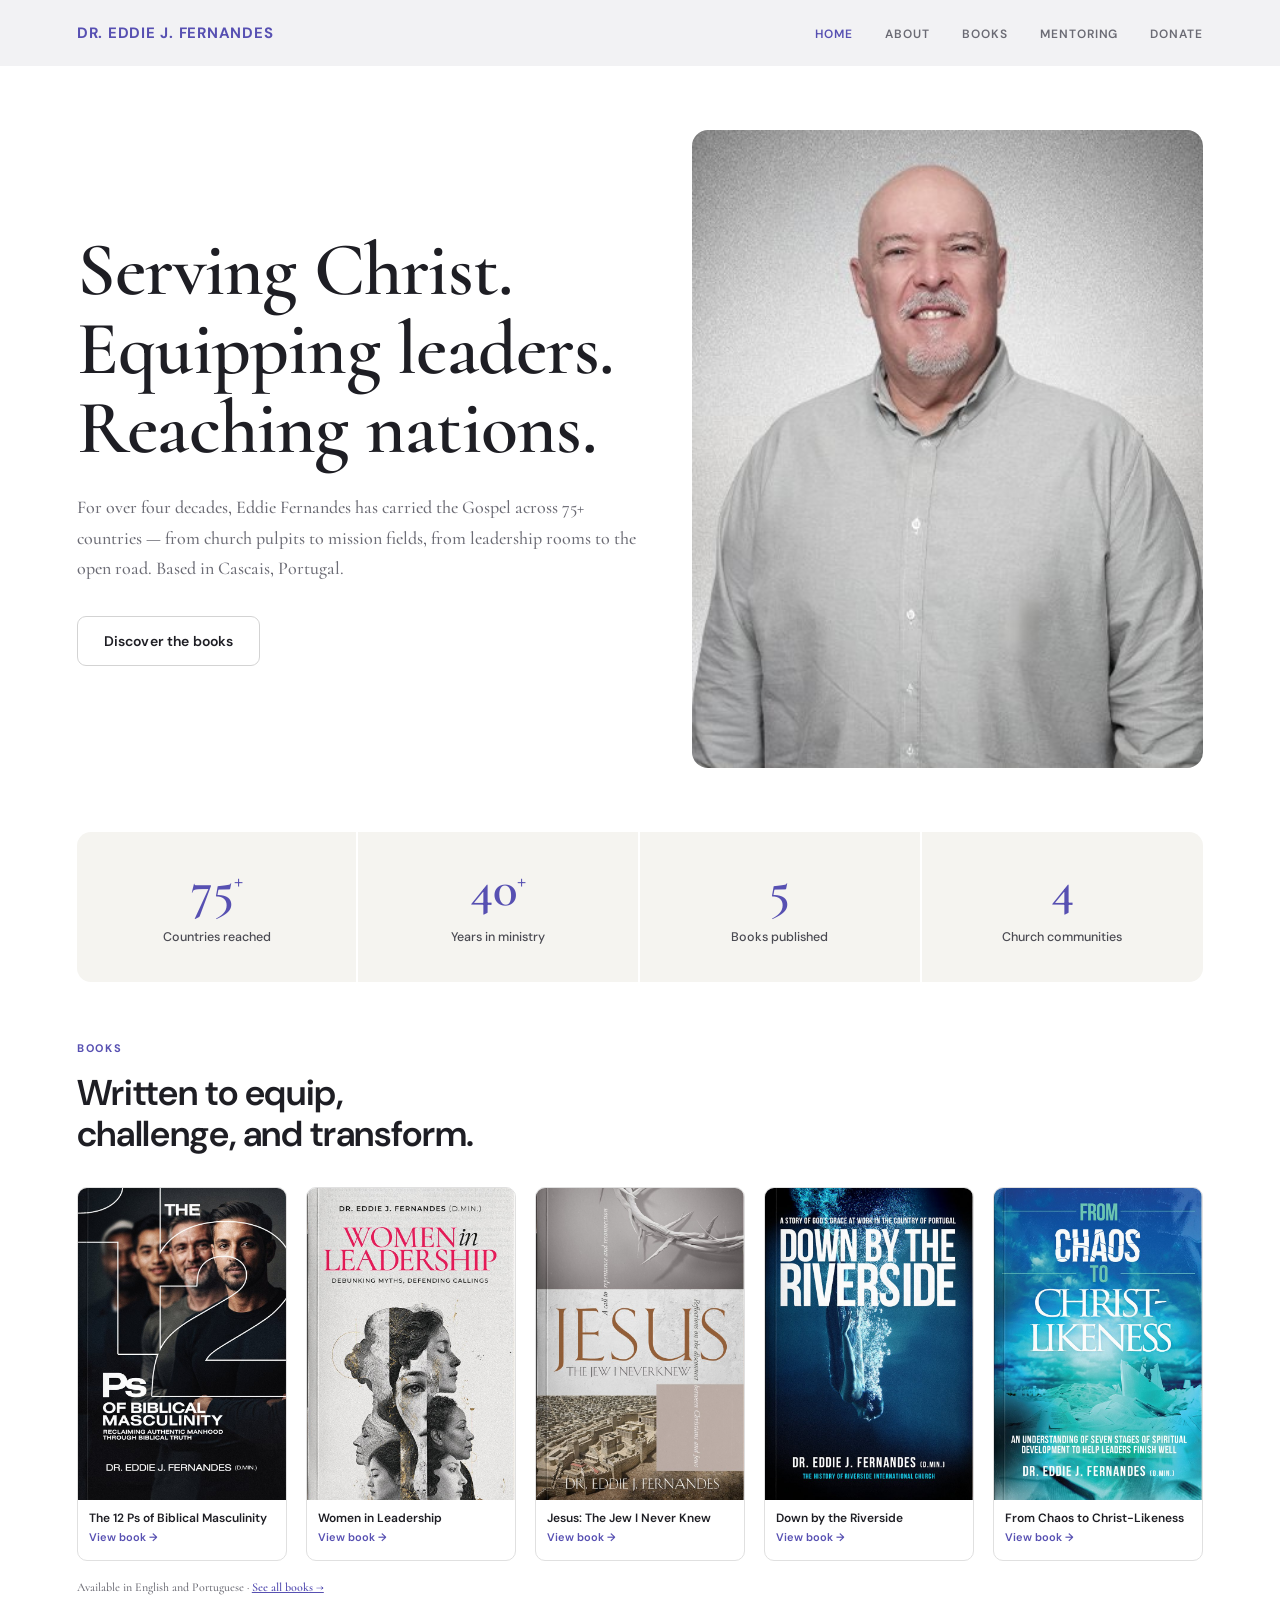
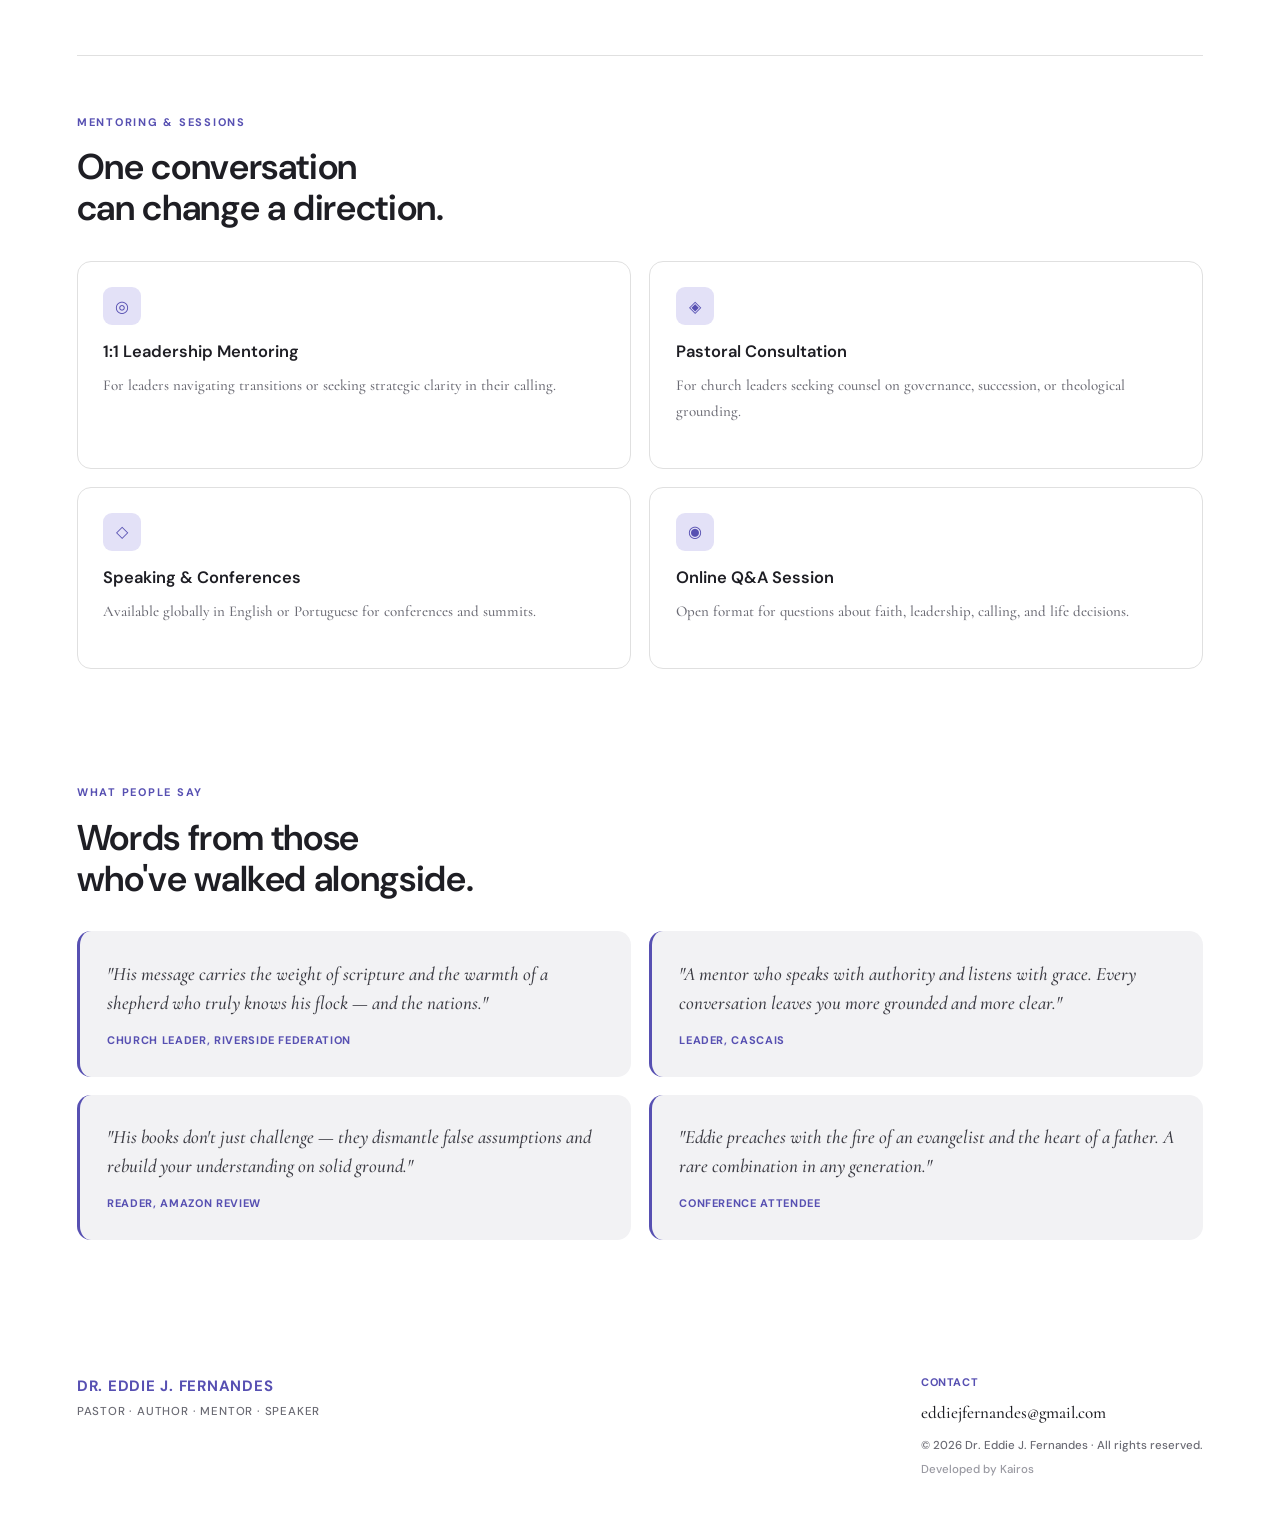
==== index.html @ 36de9d64 "Remove hero session CTA, mentoring card buttons, and speaking section from homepage Co-Authored-By: " ====
<!DOCTYPE html>
<html lang="en">
<head>
<meta charset="UTF-8">
<meta name="viewport" content="width=device-width, initial-scale=1.0">
<title>Dr. Eddie J. Fernandes — Pastor, Author, Mentor & Speaker</title>
<meta name="description" content="Pastor, author, mentor and speaker based in Cascais, Portugal. Four decades of global ministry across 75+ countries.">
<link rel="preload" as="image" href="assets/img/eddie.png">
<link rel="icon" type="image/svg+xml" href="assets/favicon.svg">
<link rel="preconnect" href="https://fonts.googleapis.com"><link rel="preconnect" href="https://fonts.gstatic.com" crossorigin><link href="https://fonts.googleapis.com/css2?family=Cormorant:ital,wght@0,400;0,500;0,600;0,700;1,500&family=DM+Sans:wght@400;500;600;700&display=swap" rel="stylesheet">
<link rel="stylesheet" href="assets/style.css">
</head>
<body>
<div class="site">
  <nav>
    <a class="nav-name" href="index.html">Dr. Eddie J. Fernandes</a>
    <ul class="nav-links">
      <li><a href="index.html" class="active">Home</a></li>
      <li><a href="about.html">About</a></li>
      <li><a href="books.html">Books</a></li>
      <li><a href="mentoring.html">Mentoring</a></li>
      <li><a href="donate.html">Donate</a></li>
    </ul>
    <button class="nav-toggle" aria-label="Open menu" aria-expanded="false"><span></span><span></span><span></span></button>
  </nav>

  <!-- HERO -->
  <section class="hero">
    <div>
      <h1>Serving Christ.<br>Equipping leaders.<br>Reaching nations.</h1>
      <p class="hero-sub">For over four decades, Eddie Fernandes has carried the Gospel across 75+ countries — from church pulpits to mission fields, from leadership rooms to the open road. Based in Cascais, Portugal.</p>
      <div class="btns">
        <a class="btn-outline" href="books.html">Discover the books</a>
      </div>
    </div>
    <div class="hero-img"><img src="assets/img/eddie.png" alt="Dr. Eddie J. Fernandes"></div>
  </section>

  <!-- STATS -->
  <div class="stats">
    <div class="stat"><span class="stat-num">75<sup>+</sup></span><span class="stat-label">Countries reached</span></div>
    <div class="stat"><span class="stat-num">40<sup>+</sup></span><span class="stat-label">Years in ministry</span></div>
    <div class="stat"><span class="stat-num">5</span><span class="stat-label">Books published</span></div>
    <div class="stat"><span class="stat-num">4</span><span class="stat-label">Church communities</span></div>
  </div>

  <!-- BOOKS PREVIEW -->
  <section class="section">
    <span class="section-tag">Books</span>
    <h2>Written to equip,<br>challenge, and transform.</h2>
    <div class="books-grid">
      <a class="book-card" href="book-12ps.html">
        <div class="book-cover"><img src="assets/img/12ps.jpg" alt="The 12 Ps of Biblical Masculinity"></div>
        <div class="book-info"><div class="book-title">The 12 Ps of Biblical Masculinity</div><div class="book-buy">View book →</div></div>
      </a>
      <a class="book-card" href="book-women.html">
        <div class="book-cover"><img src="assets/img/women.jpg" alt="Women in Leadership"></div>
        <div class="book-info"><div class="book-title">Women in Leadership</div><div class="book-buy">View book →</div></div>
      </a>
      <a class="book-card" href="book-jesus.html">
        <div class="book-cover"><img src="assets/img/jesus.jpg" alt="Jesus: The Jew I Never Knew"></div>
        <div class="book-info"><div class="book-title">Jesus: The Jew I Never Knew</div><div class="book-buy">View book →</div></div>
      </a>
      <a class="book-card" href="book-down.html">
        <div class="book-cover"><img src="assets/img/down.jpg" alt="Down by the Riverside"></div>
        <div class="book-info"><div class="book-title">Down by the Riverside</div><div class="book-buy">View book →</div></div>
      </a>
      <a class="book-card" href="book-chaos.html">
        <div class="book-cover"><img src="assets/img/chaos.jpg" alt="From Chaos to Christ-Likeness"></div>
        <div class="book-info"><div class="book-title">From Chaos to Christ-Likeness</div><div class="book-buy">View book →</div></div>
      </a>
    </div>
    <p style="margin-top:1rem;font-size:12px">Available in English and Portuguese · <a href="books.html" style="color:var(--pulse);font-weight:600">See all books →</a></p>
  </section>

  <div class="divider"></div>

  <!-- MENTORING PREVIEW -->
  <section class="section">
    <span class="section-tag">Mentoring &amp; Sessions</span>
    <h2>One conversation<br>can change a direction.</h2>
    <div class="mentoring-grid">
      <div class="m-card"><div class="m-icon">◎</div><h3>1:1 Leadership Mentoring</h3><p>For leaders navigating transitions or seeking strategic clarity in their calling.</p></div>
      <div class="m-card"><div class="m-icon">◈</div><h3>Pastoral Consultation</h3><p>For church leaders seeking counsel on governance, succession, or theological grounding.</p></div>
      <div class="m-card"><div class="m-icon">◇</div><h3>Speaking &amp; Conferences</h3><p>Available globally in English or Portuguese for conferences and summits.</p></div>
      <div class="m-card"><div class="m-icon">◉</div><h3>Online Q&amp;A Session</h3><p>Open format for questions about faith, leadership, calling, and life decisions.</p></div>
    </div>
  </section>

  <!-- TESTIMONIALS -->
  <section class="section">
    <span class="section-tag">What people say</span>
    <h2>Words from those<br>who've walked alongside.</h2>
    <div class="test-grid">
      <div class="test-card"><blockquote>"His message carries the weight of scripture and the warmth of a shepherd who truly knows his flock — and the nations."</blockquote><cite>Church leader, Riverside Federation</cite></div>
      <div class="test-card"><blockquote>"A mentor who speaks with authority and listens with grace. Every conversation leaves you more grounded and more clear."</blockquote><cite>Leader, Cascais</cite></div>
      <div class="test-card"><blockquote>"His books don't just challenge — they dismantle false assumptions and rebuild your understanding on solid ground."</blockquote><cite>Reader, Amazon review</cite></div>
      <div class="test-card"><blockquote>"Eddie preaches with the fire of an evangelist and the heart of a father. A rare combination in any generation."</blockquote><cite>Conference attendee</cite></div>
    </div>
  </section>

  <footer>
    <div>
      <div class="footer-name">Dr. Eddie J. Fernandes</div>
      <div class="footer-role">Pastor · Author · Mentor · Speaker</div>
      <!-- socials hidden until accounts are ready -->
    </div>
    <div>
      <div class="footer-contact-label">Contact</div>
      <div class="footer-email">eddiejfernandes@gmail.com</div>
      <div class="footer-copy">© 2026 Dr. Eddie J. Fernandes · All rights reserved.</div>
      <div class="footer-creative">Developed by <a href="https://kairos-sell.vercel.app/" target="_blank" rel="noopener">Kairos</a></div>
    </div>
  </footer>
</div>
<script src="assets/app.js"></script>
</body>
</html>
---- assets/style.css ----
:root{
  --core:#1E1E24; --core-2:#3A3A42; --core-3:#6B6B74; --core-4:#D9D9DE;
  --pulse:#5750B2; --pulse-2:#766FCA; --pulse-3:#AAA6E4; --pulse-4:#E3E1F7;
  --mist:#D3D3D3; --mist-2:#E0E0E0; --mist-3:#F2F2F4; --white:#FFFFFF;
  --stone:#F5F4F0;
  --sans:'DM Sans',-apple-system,BlinkMacSystemFont,'Segoe UI',sans-serif;
  --serif:'Cormorant','Georgia',serif;
  --gutter:clamp(1.5rem,6vw,8rem);
  --maxw:1700px;
}
*{box-sizing:border-box;margin:0;padding:0}
html{scroll-behavior:smooth}
body{font-family:var(--serif);font-size:18px;font-weight:500;line-height:1.6;background:var(--white);color:var(--core-2);-webkit-font-smoothing:antialiased}
img{max-width:100%}
.site{max-width:var(--maxw);margin:0 auto;width:100%}

/* Sans for titles, nav, buttons, labels, UI */
nav,.nav-name,.nav-links a,h2,h3,.section-tag,.btn-primary,.btn-outline,.btn-purple,.btn-donate,.amt-btn,
.stat-label,.test-card cite,.f-label,.faq-q,.book-title,.book-buy,.m-card h3,.m-icon,
.footer-name,.footer-role,.footer-contact-label,.footer-creative,.footer-socials,
.back-btn,.f-field input,.f-field select,.f-field textarea{font-family:var(--sans)}

/* NAV */
nav{display:flex;align-items:center;justify-content:space-between;padding:1.15rem var(--gutter);background:var(--mist-3);position:sticky;top:0;z-index:100;box-shadow:0 0 0 100vmax var(--mist-3);clip-path:inset(0 -100vw)}
.nav-name{font-size:15px;font-weight:700;letter-spacing:.05em;text-transform:uppercase;color:var(--pulse);text-decoration:none}
.nav-links{display:flex;gap:2rem;list-style:none;margin:0;padding:0}
.nav-links a{font-size:12px;font-weight:600;letter-spacing:.08em;text-transform:uppercase;color:var(--core-3);text-decoration:none}
.nav-links a:hover{color:var(--pulse)}
.nav-links a.active{color:var(--pulse);font-weight:600}

/* HERO */
.hero{display:grid;grid-template-columns:1.05fr .95fr;gap:clamp(2rem,4vw,4.5rem);align-items:center;padding:clamp(2.5rem,5vw,5.5rem) var(--gutter)}
.hero-tag{font-family:var(--sans);font-size:11px;font-weight:700;letter-spacing:.16em;text-transform:uppercase;color:var(--pulse);display:block;margin-bottom:1.3rem}
.hero h1{font-family:var(--serif);font-size:clamp(42px,6vw,76px);font-weight:600;line-height:1.04;letter-spacing:-.01em;margin-bottom:1.5rem;color:var(--core)}
.hero-sub{font-family:var(--serif);font-size:clamp(18px,1.4vw,22px);font-weight:500;line-height:1.7;color:var(--core-3);margin-bottom:2rem;max-width:36rem}
.hero-img{border-radius:16px;overflow:hidden;aspect-ratio:4/5}
.hero-img img{width:100%;height:100%;object-fit:cover}
.btns{display:flex;gap:14px;flex-wrap:wrap}

/* BUTTONS */
.btn-primary,.btn-outline,.btn-purple,.btn-donate{font-size:14px;font-weight:600;border-radius:9px;padding:13px 26px;display:inline-block;text-decoration:none;cursor:pointer;letter-spacing:.01em}
.btn-primary{background:var(--pulse);color:var(--white);border:none}
.btn-primary:hover{background:var(--pulse-2)}
.btn-outline{background:transparent;color:var(--core);border:1px solid var(--mist)}
.btn-outline:hover{border-color:var(--pulse);color:var(--pulse)}
.btn-purple{background:var(--pulse);color:var(--white);white-space:nowrap}
.btn-purple:hover{background:var(--pulse-2)}

/* STATS — light accessible panel (per stats_acessivel.html) */
.stats{display:grid;grid-template-columns:repeat(4,1fr);margin:0 var(--gutter);background:var(--stone);border-radius:14px;overflow:hidden}
.stat{padding:2rem 1rem;text-align:center;border-right:2px solid var(--white)}
.stat:last-child{border-right:none}
.stat-num{font-family:var(--serif);font-weight:600;font-size:clamp(40px,4vw,52px);line-height:1;display:block;margin-bottom:6px;color:var(--pulse)}
.stat-num sup{font-size:.45em;vertical-align:super;line-height:0;color:var(--pulse)}
.stat-label{font-size:12.5px;font-weight:500;color:#4A4A52;line-height:1.4}

.divider{height:1px;background:var(--mist-2);margin:0 var(--gutter)}

/* SECTIONS */
.section{padding:clamp(2.75rem,4.5vw,5rem) var(--gutter)}
.section-tag{font-size:11px;font-weight:700;letter-spacing:.16em;text-transform:uppercase;color:var(--pulse);display:block;margin-bottom:1rem}
h2{font-size:clamp(26px,2.8vw,38px);font-weight:600;line-height:1.14;letter-spacing:-.01em;margin-bottom:1rem;color:var(--core)}
h3{font-size:16px;font-weight:600;margin-bottom:.5rem;color:var(--core)}
p{font-family:var(--serif);font-size:18px;line-height:1.7;color:var(--core-3)}
.section>p{max-width:42rem}

/* ABOUT */
.about-grid{display:grid;grid-template-columns:1fr 1.4fr;gap:clamp(2rem,4vw,4rem);align-items:start}
.about-img{border-radius:14px;overflow:hidden}
.about-img img{width:100%;height:auto;display:block}
.about-grid p{color:var(--core-2);font-size:19px;line-height:1.75;max-width:42rem}

/* BOOKS */
.books-grid{display:grid;grid-template-columns:repeat(5,1fr);gap:clamp(12px,1.5vw,22px);margin-top:2rem}
.book-card{border-radius:10px;overflow:hidden;border:1px solid var(--mist-2);cursor:pointer;transition:transform .2s,box-shadow .2s;text-decoration:none;display:block;background:var(--white)}
.book-card:hover{transform:translateY(-4px);box-shadow:0 10px 28px rgba(0,0,0,.13)}
.book-card.soon{cursor:default}
.book-card.soon:hover{transform:none;box-shadow:none}
.book-cover{aspect-ratio:2/3;overflow:hidden;background:var(--mist-3)}
.book-cover img{width:100%;height:100%;object-fit:cover}
.book-info{padding:11px 11px 13px}
.book-title{font-size:12px;font-weight:600;color:var(--core);line-height:1.3;margin-bottom:3px}
.book-buy{font-size:11px;color:var(--pulse);font-weight:600}
.book-buy.muted{color:var(--core-3)}

/* MENTORING */
.mentoring-grid{display:grid;grid-template-columns:1fr 1fr;gap:18px;margin-top:2rem}
.m-card{border:1px solid var(--mist-2);border-radius:14px;padding:1.6rem;background:var(--white)}
.m-icon{width:38px;height:38px;background:var(--pulse-4);border-radius:9px;display:flex;align-items:center;justify-content:center;margin-bottom:.85rem;color:var(--pulse);font-size:16px}
.m-card h3{font-size:16.5px}
.m-card p{font-size:15px;margin-bottom:1.1rem}

/* CTA BLOCK */
.cta-block{background:var(--core);border-radius:16px;padding:clamp(2rem,3vw,3rem) clamp(2rem,3.5vw,3.5rem);display:grid;grid-template-columns:1fr auto;gap:2rem;align-items:center;margin:0 var(--gutter)}
.cta-block h2{color:var(--white);font-size:clamp(22px,2.2vw,28px);margin-bottom:.5rem}
.cta-block p{color:var(--core-4);font-size:15px}

/* VIDEO */
.video-box{background:var(--mist-3);border-radius:16px;aspect-ratio:16/9;display:flex;align-items:center;justify-content:center;border:1px solid var(--mist-2);margin-top:2rem;overflow:hidden;max-width:1100px}
.video-placeholder{text-align:center;color:var(--core-3)}
.video-placeholder .play{width:64px;height:64px;background:var(--pulse);border-radius:50%;display:flex;align-items:center;justify-content:center;margin:0 auto 14px;color:#fff;font-size:22px}

/* TESTIMONIALS */
.test-grid{display:grid;grid-template-columns:1fr 1fr;gap:18px;margin-top:2rem}
.test-card{background:var(--mist-3);border-radius:14px;padding:1.7rem;border-left:3px solid var(--pulse)}
.test-card blockquote{font-family:var(--serif);font-size:19px;line-height:1.55;font-style:italic;color:var(--core-2)}
.test-card cite{display:block;margin-top:.9rem;font-size:11px;font-weight:700;color:var(--pulse);font-style:normal;letter-spacing:.06em;text-transform:uppercase}

/* DONATE */
.donate-box{background:linear-gradient(135deg,var(--pulse) 0%,var(--core) 100%);border-radius:18px;padding:clamp(2.25rem,4vw,3.5rem);color:#fff;text-align:center}
.donate-box h2{color:#fff;font-size:clamp(22px,2.2vw,28px);margin-bottom:.75rem}
.donate-box p{color:rgba(255,255,255,.78);font-size:16px;max-width:520px;margin:0 auto 1.75rem}
.donate-amts{display:flex;gap:10px;justify-content:center;flex-wrap:wrap;margin-bottom:1.5rem}
.amt-btn{padding:10px 22px;border:1.5px solid rgba(255,255,255,.5);border-radius:9px;color:#fff;font-size:14px;font-weight:600;cursor:pointer;background:transparent}
.amt-btn:hover,.amt-btn.active{background:#fff;color:var(--pulse)}
.btn-donate{background:rgba(255,255,255,.28);color:#fff;cursor:not-allowed;border:1px solid rgba(255,255,255,.45)}

/* FAQ */
.faq-item{border-bottom:1px solid var(--mist-2);padding:1.25rem 0;cursor:pointer}
.faq-q{font-size:16px;font-weight:600;color:var(--core);display:flex;justify-content:space-between;align-items:center;gap:1rem}
.faq-a{font-family:var(--serif);font-size:16.5px;color:var(--core-3);line-height:1.7;margin-top:.85rem;display:none}
.faq-item.open .faq-a{display:block}
.faq-item.open .faq-arrow{transform:rotate(180deg)}
.faq-arrow{transition:transform .2s;color:var(--pulse)}

/* FORM */
.form-box{background:var(--mist-3);border-radius:14px;padding:clamp(1.5rem,2.5vw,2.5rem);border:1px solid var(--mist-2);max-width:760px}
.form-grid{display:grid;grid-template-columns:1fr 1fr;gap:13px;margin-top:1.4rem}
.f-field{display:flex;flex-direction:column;gap:6px}
.f-full{grid-column:1/-1}
.f-label{font-size:11px;font-weight:700;color:var(--core-2);letter-spacing:.05em;text-transform:uppercase}
.f-field input,.f-field select,.f-field textarea{font-size:14px;padding:11px 13px;border:1px solid var(--mist-2);border-radius:9px;background:var(--white);color:var(--core);width:100%}
.f-field textarea{min-height:130px;resize:vertical}
.f-field input:focus,.f-field select:focus,.f-field textarea:focus{outline:none;border-color:var(--pulse)}

/* BOOK DETAIL */
.book-detail{padding:clamp(2rem,4vw,4rem) var(--gutter);max-width:1100px;margin:0 auto}
.book-detail-grid{display:grid;grid-template-columns:260px 1fr;gap:clamp(2rem,4vw,3.5rem);align-items:start}
.book-detail-cover{border-radius:12px;overflow:hidden;box-shadow:0 14px 44px rgba(0,0,0,.2)}
.book-detail-cover img{width:100%;display:block}
.concept-text{font-family:var(--serif);font-size:18px;line-height:1.85;color:var(--core-2);white-space:pre-line;max-width:48rem}
.back-btn{display:inline-flex;align-items:center;gap:6px;font-size:13px;font-weight:600;color:var(--pulse);text-decoration:none;margin-bottom:1.5rem}

/* FOOTER */
footer{margin-top:2rem;padding:clamp(2.5rem,3.5vw,3.5rem) var(--gutter);display:grid;grid-template-columns:1fr auto;gap:2rem}
.footer-name{font-size:15px;font-weight:700;color:var(--pulse);text-transform:uppercase;letter-spacing:.05em;margin-bottom:.3rem}
.footer-role{font-size:11.5px;color:var(--core-3);margin-bottom:.9rem;letter-spacing:.07em;text-transform:uppercase}
.footer-contact-label{font-size:11px;font-weight:700;letter-spacing:.05em;text-transform:uppercase;color:var(--pulse);margin-bottom:.45rem}
.footer-email{font-family:var(--serif);font-size:17px;color:var(--core);margin-bottom:.7rem}
.footer-copy{font-size:11.5px;color:var(--core-3);margin-bottom:.35rem;font-family:var(--sans)}
.footer-creative{font-size:11.5px;color:#9A9AA2;font-weight:500}
.footer-creative a{color:#9A9AA2;text-decoration:none}
.footer-creative a:hover{text-decoration:underline}

/* RESPONSIVE */
@media(max-width:1024px){
  .books-grid{grid-template-columns:repeat(3,1fr)}
}
@media(max-width:760px){
  .hero{grid-template-columns:1fr;gap:1.75rem}
  .hero-img{order:-1;max-width:340px;margin:0 auto}
  .stats{grid-template-columns:repeat(2,1fr)}
  .stat:nth-child(2){border-right:none}
  .stat:nth-child(1),.stat:nth-child(2){border-bottom:2px solid var(--white)}
  .about-grid{grid-template-columns:1fr;gap:1.5rem}
  .about-img{max-width:360px}
  .mentoring-grid,.test-grid{grid-template-columns:1fr}
  .cta-block{grid-template-columns:1fr;text-align:left}
  .form-grid{grid-template-columns:1fr}
  .book-detail-grid{grid-template-columns:1fr;gap:1.5rem}
  .book-detail-cover{max-width:220px}
  footer{grid-template-columns:1fr}
}
@media(max-width:560px){
  .books-grid{grid-template-columns:repeat(2,1fr)}
}

/* ===== Hamburger button (hidden until mobile) ===== */
.nav-toggle{display:none;background:none;border:0;cursor:pointer;width:38px;height:34px;padding:8px;margin:-2px}
.nav-toggle span{display:block;width:100%;height:2.5px;border-radius:3px;background:var(--pulse);transition:transform .3s ease,opacity .2s ease}
.nav-toggle span + span{margin-top:5px}

/* ===== Micro-interactions ===== */
.btn-primary,.btn-outline,.btn-purple,.amt-btn{transition:background .2s ease,color .2s ease,border-color .2s ease,transform .15s ease,box-shadow .2s ease}
.btn-primary:hover,.btn-purple:hover{transform:translateY(-1px);box-shadow:0 7px 18px rgba(87,80,178,.28)}
.btn-outline:hover{transform:translateY(-1px)}
.amt-btn:hover{transform:translateY(-1px)}
.m-card{transition:transform .22s ease,box-shadow .22s ease,border-color .22s ease}
.m-card:hover{transform:translateY(-3px);box-shadow:0 10px 24px rgba(0,0,0,.08);border-color:var(--pulse-3)}
.test-card{transition:transform .22s ease,box-shadow .22s ease}
.test-card:hover{transform:translateY(-2px);box-shadow:0 10px 22px rgba(0,0,0,.06)}
.book-detail-cover{transition:transform .3s ease}
.book-detail-cover:hover{transform:translateY(-3px)}
.faq-item.open .faq-a{animation:faqIn .28s ease}
@keyframes faqIn{from{opacity:0;transform:translateY(-5px)}to{opacity:1;transform:none}}

/* ===== Hero entrance ===== */
@keyframes heroIn{from{opacity:0;transform:translateY(16px)}to{opacity:1;transform:none}}
.hero-tag{animation:heroIn .55s ease both}
.hero h1{animation:heroIn .55s ease .07s both}
.hero-sub{animation:heroIn .55s ease .14s both}
.btns{animation:heroIn .55s ease .21s both}
.hero-img{animation:heroIn .65s ease .1s both}

/* ===== Scroll reveal (added by JS) ===== */
.js-reveal .section,.js-reveal .stats{opacity:0;transform:translateY(22px);transition:opacity .6s ease,transform .6s ease}
.js-reveal .section.in,.js-reveal .stats.in{opacity:1;transform:none}

@media(prefers-reduced-motion:reduce){
  *{animation-duration:.001ms!important;animation-iteration-count:1!important;transition-duration:.001ms!important;scroll-behavior:auto!important}
  .js-reveal .section,.js-reveal .stats{opacity:1!important;transform:none!important}
}

/* ===== Hamburger nav (<=640px) ===== */
@media(max-width:640px){
  nav{position:relative;flex-wrap:nowrap}
  .nav-toggle{display:block}
  .nav-links{
    position:absolute;top:100%;left:0;right:0;
    flex-direction:column;gap:0;
    background:var(--white);
    padding:.25rem var(--gutter) .85rem;
    border-bottom:1px solid var(--mist-2);
    box-shadow:0 16px 30px rgba(0,0,0,.08);
    opacity:0;visibility:hidden;transform:translateY(-10px);
    transition:opacity .26s ease,transform .26s ease,visibility .26s;
  }
  nav.open .nav-links{opacity:1;visibility:visible;transform:none}
  .nav-links li{width:100%}
  .nav-links a{display:block;padding:.85rem .1rem;font-size:15px;border-bottom:1px solid var(--mist-3)}
  .nav-links li:last-child a{border-bottom:none}
  nav.open .nav-toggle span:nth-child(1){transform:translateY(7.5px) rotate(45deg)}
  nav.open .nav-toggle span:nth-child(2){opacity:0}
  nav.open .nav-toggle span:nth-child(3){transform:translateY(-7.5px) rotate(-45deg)}
}

/* ===== Hero: image under the intro text on small phones (<=480px) ===== */
@media(max-width:480px){
  .hero{display:flex;flex-direction:column;align-items:stretch}
  .hero > div:first-child{display:contents}
  .hero-tag{order:1}
  .hero h1{order:2}
  .hero-sub{order:3;margin-bottom:1.5rem}
  .hero-img{order:4;max-width:100%;margin:0 0 1.75rem}
  .btns{order:5}
}
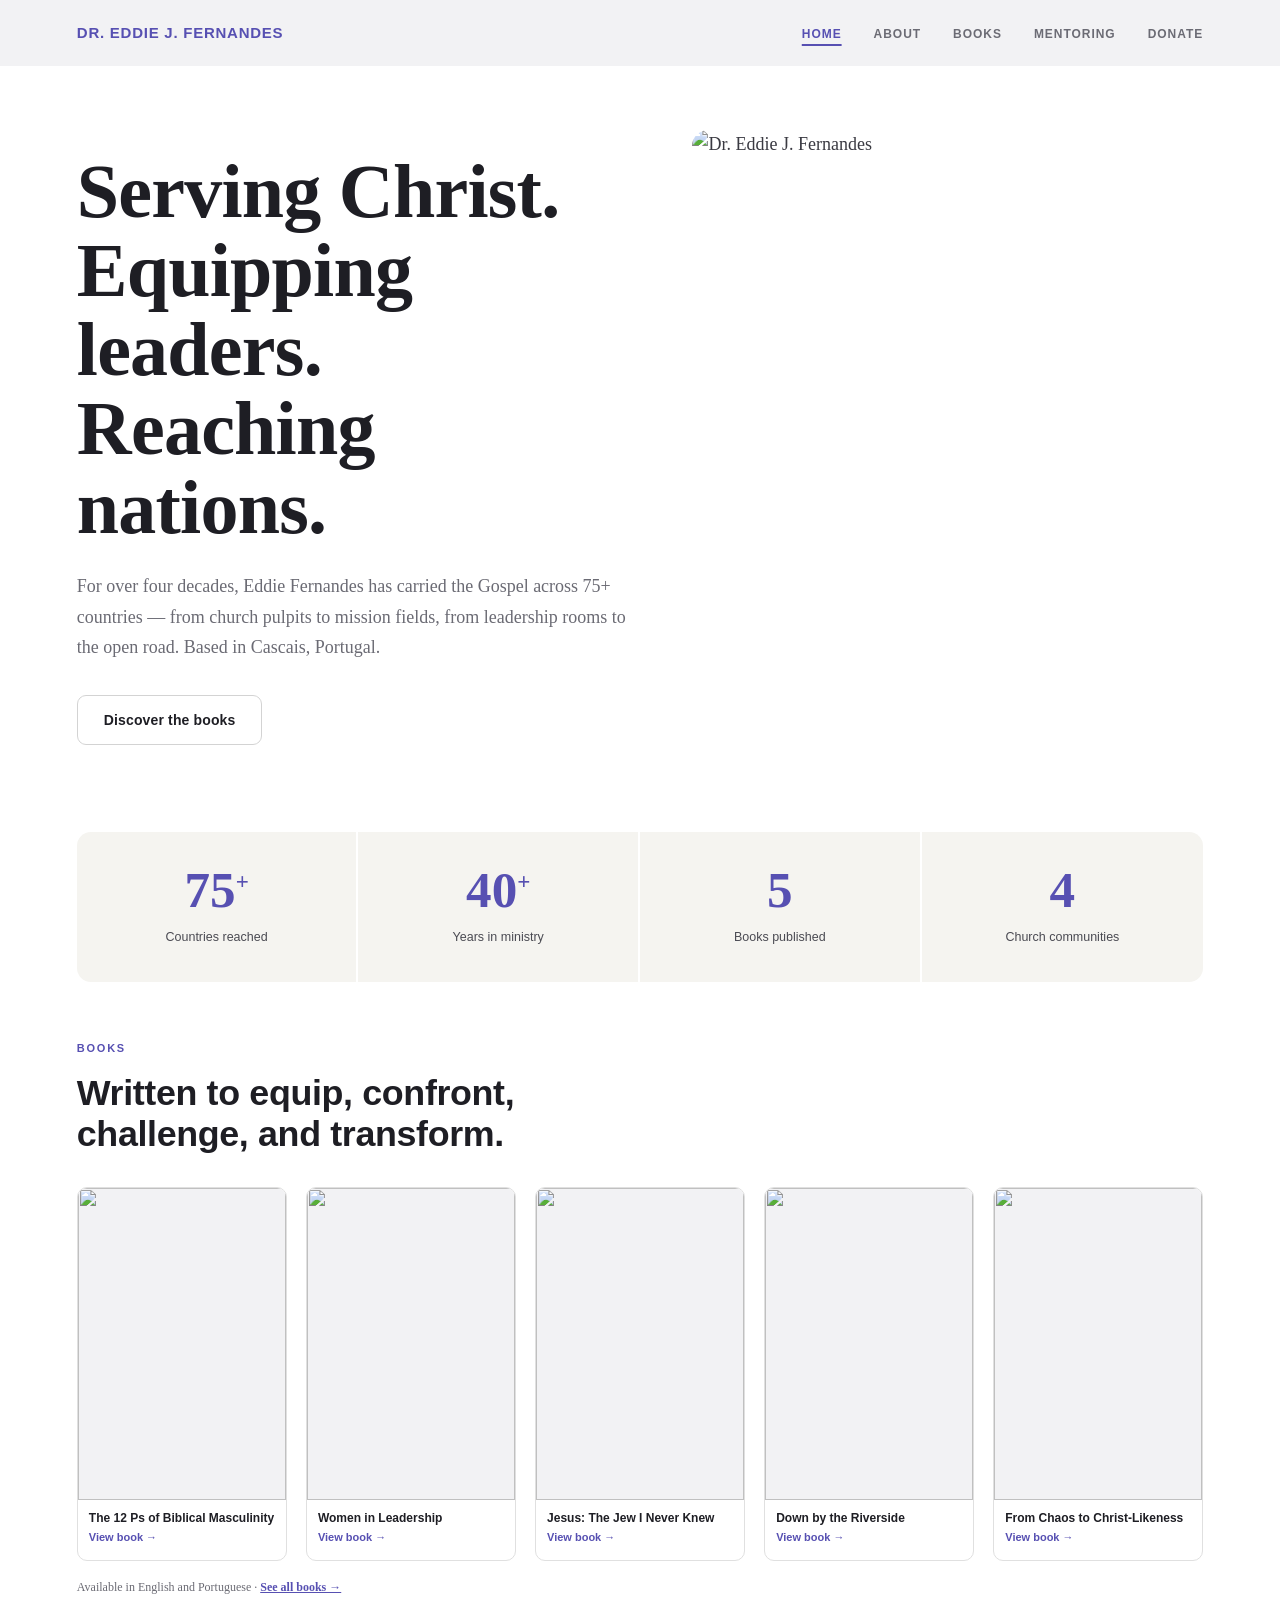
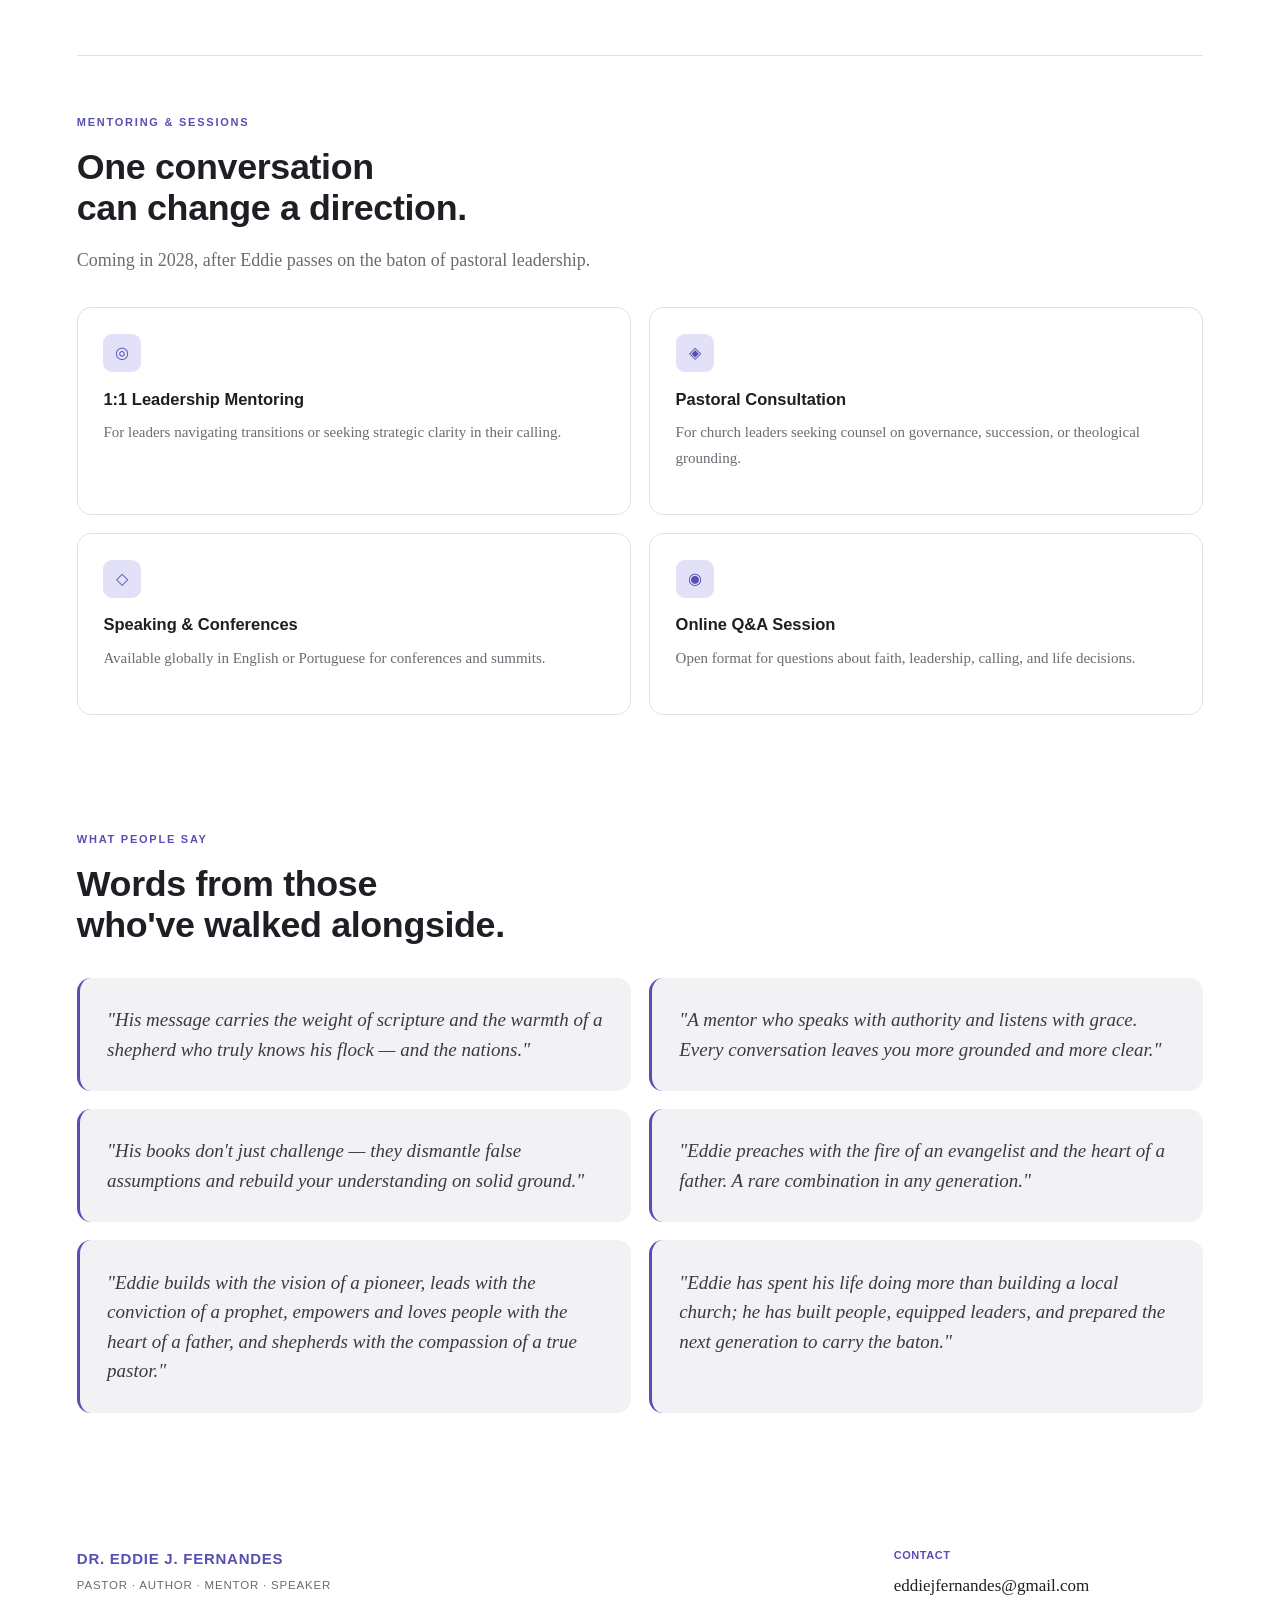
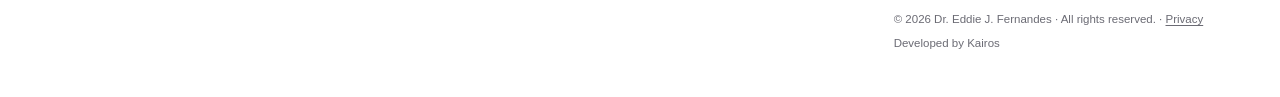
==== commit ac68ccf5: "Wire up fonts, images, SEO and accessibility across pages - Pages load assets/fonts.css instead of G" ====
--- a/index.html
+++ b/index.html
@@ -5,24 +5,95 @@
 <meta name="viewport" content="width=device-width, initial-scale=1.0">
 <title>Dr. Eddie J. Fernandes — Pastor, Author, Mentor & Speaker</title>
 <meta name="description" content="Pastor, author, mentor and speaker based in Cascais, Portugal. Four decades of global ministry across 75+ countries.">
-<link rel="preload" as="image" href="assets/img/eddie.png">
+<link rel="canonical" href="https://dreddiefernandes.com/">
+<meta name="theme-color" content="#5750B2">
+<meta property="og:site_name" content="Dr. Eddie J. Fernandes">
+<meta property="og:type" content="website">
+<meta property="og:title" content="Dr. Eddie J. Fernandes — Pastor, Author, Mentor &amp; Speaker">
+<meta property="og:description" content="Pastor, author, mentor and speaker based in Cascais, Portugal. Four decades of global ministry across 75+ countries.">
+<meta property="og:url" content="https://dreddiefernandes.com/">
+<meta property="og:image" content="https://dreddiefernandes.com/assets/img/og-image.jpg">
+<meta property="og:image:width" content="1200">
+<meta property="og:image:height" content="630">
+<meta property="og:image:alt" content="Dr. Eddie J. Fernandes — pastor, author, mentor and speaker in Cascais, Portugal">
+<meta name="twitter:card" content="summary_large_image">
+<link rel="preload" as="image" href="assets/img/eddie.avif" type="image/avif" fetchpriority="high">
 <link rel="icon" type="image/svg+xml" href="assets/favicon.svg">
-<link rel="preconnect" href="https://fonts.googleapis.com"><link rel="preconnect" href="https://fonts.gstatic.com" crossorigin><link href="https://fonts.googleapis.com/css2?family=Cormorant:ital,wght@0,400;0,500;0,600;0,700;1,500&family=DM+Sans:wght@400;500;600;700&display=swap" rel="stylesheet">
+<link rel="icon" type="image/png" sizes="32x32" href="assets/img/favicon-32.png">
+<link rel="apple-touch-icon" href="assets/img/apple-touch-icon.png">
+<link rel="stylesheet" href="assets/fonts.css">
 <link rel="stylesheet" href="assets/style.css">
+<script type="application/ld+json">
+{
+  "@context": "https://schema.org",
+  "@graph": [
+    {
+      "@type": "Person",
+      "@id": "https://dreddiefernandes.com/#person",
+      "name": "Eddie J. Fernandes",
+      "honorificPrefix": "Dr.",
+      "jobTitle": "Pastor, author, mentor and speaker",
+      "url": "https://dreddiefernandes.com/",
+      "image": "https://dreddiefernandes.com/assets/img/eddie.jpg",
+      "email": "mailto:eddiejfernandes@gmail.com",
+      "address": {
+        "@type": "PostalAddress",
+        "addressLocality": "Cascais",
+        "addressCountry": "PT"
+      },
+      "knowsLanguage": [
+        "en",
+        "pt"
+      ],
+      "worksFor": {
+        "@id": "https://dreddiefernandes.com/#riverside"
+      },
+      "affiliation": {
+        "@id": "https://dreddiefernandes.com/#riverside"
+      },
+      "sameAs": [
+        "https://www.amazon.com/stores/author/B08LBLNF3N"
+      ]
+    },
+    {
+      "@type": "Organization",
+      "@id": "https://dreddiefernandes.com/#riverside",
+      "name": "Riverside International Church",
+      "url": "https://riversidecascais.com"
+    },
+    {
+      "@type": "WebSite",
+      "@id": "https://dreddiefernandes.com/#website",
+      "url": "https://dreddiefernandes.com/",
+      "name": "Dr. Eddie J. Fernandes",
+      "inLanguage": "en",
+      "publisher": {
+        "@id": "https://dreddiefernandes.com/#person"
+      },
+      "about": {
+        "@id": "https://dreddiefernandes.com/#person"
+      }
+    }
+  ]
+}
+</script>
 </head>
 <body>
 <div class="site">
-  <nav>
-    <a class="nav-name" href="index.html">Dr. Eddie J. Fernandes</a>
-    <ul class="nav-links">
-      <li><a href="index.html" class="active">Home</a></li>
+  <a class="skip-link" href="#main">Skip to content</a>
+  <nav aria-label="Main">
+    <a class="nav-name" href="/">Dr. Eddie J. Fernandes</a>
+    <button class="nav-toggle" type="button" aria-label="Open menu" aria-expanded="false" aria-controls="nav-links"><span></span><span></span><span></span></button>
+    <ul class="nav-links" id="nav-links">
+      <li><a href="/" class="active" aria-current="page">Home</a></li>
       <li><a href="about.html">About</a></li>
       <li><a href="books.html">Books</a></li>
       <li><a href="mentoring.html">Mentoring</a></li>
       <li><a href="donate.html">Donate</a></li>
     </ul>
-    <button class="nav-toggle" aria-label="Open menu" aria-expanded="false"><span></span><span></span><span></span></button>
   </nav>
+
+  <main id="main">
 
   <!-- HERO -->
   <section class="hero">
@@ -33,7 +104,7 @@
         <a class="btn-outline" href="books.html">Discover the books</a>
       </div>
     </div>
-    <div class="hero-img"><img src="assets/img/eddie.png" alt="Dr. Eddie J. Fernandes"></div>
+    <div class="hero-img"><picture><source type="image/avif" srcset="assets/img/eddie.avif"><source type="image/webp" srcset="assets/img/eddie.webp"><img src="assets/img/eddie.jpg" width="400" height="500" fetchpriority="high" alt="Dr. Eddie J. Fernandes"></picture></div>
   </section>
 
   <!-- STATS -->
@@ -47,26 +118,26 @@
   <!-- BOOKS PREVIEW -->
   <section class="section">
     <span class="section-tag">Books</span>
-    <h2>Written to equip,<br>challenge, and transform.</h2>
+    <h2>Written to equip, confront,<br>challenge, and transform.</h2>
     <div class="books-grid">
       <a class="book-card" href="book-12ps.html">
-        <div class="book-cover"><img src="assets/img/12ps.jpg" alt="The 12 Ps of Biblical Masculinity"></div>
+        <div class="book-cover"><picture><source type="image/avif" srcset="assets/img/12ps-400.avif 400w, assets/img/12ps-700.avif 700w" sizes="(max-width:560px) 45vw, (max-width:1024px) 30vw, (max-width:1555px) 18vw, 280px"><source type="image/webp" srcset="assets/img/12ps-400.webp 400w, assets/img/12ps-700.webp 700w" sizes="(max-width:560px) 45vw, (max-width:1024px) 30vw, (max-width:1555px) 18vw, 280px"><img src="assets/img/12ps-400.jpg" width="400" height="621" loading="lazy" decoding="async" alt=""></picture></div>
         <div class="book-info"><div class="book-title">The 12 Ps of Biblical Masculinity</div><div class="book-buy">View book →</div></div>
       </a>
       <a class="book-card" href="book-women.html">
-        <div class="book-cover"><img src="assets/img/women.jpg" alt="Women in Leadership"></div>
+        <div class="book-cover"><picture><source type="image/avif" srcset="assets/img/women-400.avif 400w, assets/img/women-700.avif 700w" sizes="(max-width:560px) 45vw, (max-width:1024px) 30vw, (max-width:1555px) 18vw, 280px"><source type="image/webp" srcset="assets/img/women-400.webp 400w, assets/img/women-700.webp 700w" sizes="(max-width:560px) 45vw, (max-width:1024px) 30vw, (max-width:1555px) 18vw, 280px"><img src="assets/img/women-400.jpg" width="400" height="615" loading="lazy" decoding="async" alt=""></picture></div>
         <div class="book-info"><div class="book-title">Women in Leadership</div><div class="book-buy">View book →</div></div>
       </a>
       <a class="book-card" href="book-jesus.html">
-        <div class="book-cover"><img src="assets/img/jesus.jpg" alt="Jesus: The Jew I Never Knew"></div>
+        <div class="book-cover"><picture><source type="image/avif" srcset="assets/img/jesus-400.avif 400w, assets/img/jesus-700.avif 700w" sizes="(max-width:560px) 45vw, (max-width:1024px) 30vw, (max-width:1555px) 18vw, 280px"><source type="image/webp" srcset="assets/img/jesus-400.webp 400w, assets/img/jesus-700.webp 700w" sizes="(max-width:560px) 45vw, (max-width:1024px) 30vw, (max-width:1555px) 18vw, 280px"><img src="assets/img/jesus-400.jpg" width="400" height="618" loading="lazy" decoding="async" alt=""></picture></div>
         <div class="book-info"><div class="book-title">Jesus: The Jew I Never Knew</div><div class="book-buy">View book →</div></div>
       </a>
       <a class="book-card" href="book-down.html">
-        <div class="book-cover"><img src="assets/img/down.jpg" alt="Down by the Riverside"></div>
+        <div class="book-cover"><picture><source type="image/avif" srcset="assets/img/down-400.avif 400w, assets/img/down-700.avif 700w" sizes="(max-width:560px) 45vw, (max-width:1024px) 30vw, (max-width:1555px) 18vw, 280px"><source type="image/webp" srcset="assets/img/down-400.webp 400w, assets/img/down-700.webp 700w" sizes="(max-width:560px) 45vw, (max-width:1024px) 30vw, (max-width:1555px) 18vw, 280px"><img src="assets/img/down-400.jpg" width="400" height="618" loading="lazy" decoding="async" alt=""></picture></div>
         <div class="book-info"><div class="book-title">Down by the Riverside</div><div class="book-buy">View book →</div></div>
       </a>
       <a class="book-card" href="book-chaos.html">
-        <div class="book-cover"><img src="assets/img/chaos.jpg" alt="From Chaos to Christ-Likeness"></div>
+        <div class="book-cover"><picture><source type="image/avif" srcset="assets/img/chaos-400.avif 400w, assets/img/chaos-700.avif 700w" sizes="(max-width:560px) 45vw, (max-width:1024px) 30vw, (max-width:1555px) 18vw, 280px"><source type="image/webp" srcset="assets/img/chaos-400.webp 400w, assets/img/chaos-700.webp 700w" sizes="(max-width:560px) 45vw, (max-width:1024px) 30vw, (max-width:1555px) 18vw, 280px"><img src="assets/img/chaos-400.jpg" width="400" height="619" loading="lazy" decoding="async" alt=""></picture></div>
         <div class="book-info"><div class="book-title">From Chaos to Christ-Likeness</div><div class="book-buy">View book →</div></div>
       </a>
     </div>
@@ -79,11 +150,12 @@
   <section class="section">
     <span class="section-tag">Mentoring &amp; Sessions</span>
     <h2>One conversation<br>can change a direction.</h2>
+    <p style="max-width:560px">Coming in 2028, after Eddie passes on the baton of pastoral leadership.</p>
     <div class="mentoring-grid">
-      <div class="m-card"><div class="m-icon">◎</div><h3>1:1 Leadership Mentoring</h3><p>For leaders navigating transitions or seeking strategic clarity in their calling.</p></div>
-      <div class="m-card"><div class="m-icon">◈</div><h3>Pastoral Consultation</h3><p>For church leaders seeking counsel on governance, succession, or theological grounding.</p></div>
-      <div class="m-card"><div class="m-icon">◇</div><h3>Speaking &amp; Conferences</h3><p>Available globally in English or Portuguese for conferences and summits.</p></div>
-      <div class="m-card"><div class="m-icon">◉</div><h3>Online Q&amp;A Session</h3><p>Open format for questions about faith, leadership, calling, and life decisions.</p></div>
+      <div class="m-card"><div class="m-icon" aria-hidden="true">◎</div><h3>1:1 Leadership Mentoring</h3><p>For leaders navigating transitions or seeking strategic clarity in their calling.</p></div>
+      <div class="m-card"><div class="m-icon" aria-hidden="true">◈</div><h3>Pastoral Consultation</h3><p>For church leaders seeking counsel on governance, succession, or theological grounding.</p></div>
+      <div class="m-card"><div class="m-icon" aria-hidden="true">◇</div><h3>Speaking &amp; Conferences</h3><p>Available globally in English or Portuguese for conferences and summits.</p></div>
+      <div class="m-card"><div class="m-icon" aria-hidden="true">◉</div><h3>Online Q&amp;A Session</h3><p>Open format for questions about faith, leadership, calling, and life decisions.</p></div>
     </div>
   </section>
 
@@ -92,12 +164,16 @@
     <span class="section-tag">What people say</span>
     <h2>Words from those<br>who've walked alongside.</h2>
     <div class="test-grid">
-      <div class="test-card"><blockquote>"His message carries the weight of scripture and the warmth of a shepherd who truly knows his flock — and the nations."</blockquote><cite>Church leader, Riverside Federation</cite></div>
-      <div class="test-card"><blockquote>"A mentor who speaks with authority and listens with grace. Every conversation leaves you more grounded and more clear."</blockquote><cite>Leader, Cascais</cite></div>
-      <div class="test-card"><blockquote>"His books don't just challenge — they dismantle false assumptions and rebuild your understanding on solid ground."</blockquote><cite>Reader, Amazon review</cite></div>
-      <div class="test-card"><blockquote>"Eddie preaches with the fire of an evangelist and the heart of a father. A rare combination in any generation."</blockquote><cite>Conference attendee</cite></div>
+      <div class="test-card"><blockquote>"His message carries the weight of scripture and the warmth of a shepherd who truly knows his flock — and the nations."</blockquote></div>
+      <div class="test-card"><blockquote>"A mentor who speaks with authority and listens with grace. Every conversation leaves you more grounded and more clear."</blockquote></div>
+      <div class="test-card"><blockquote>"His books don't just challenge — they dismantle false assumptions and rebuild your understanding on solid ground."</blockquote></div>
+      <div class="test-card"><blockquote>"Eddie preaches with the fire of an evangelist and the heart of a father. A rare combination in any generation."</blockquote></div>
+      <div class="test-card"><blockquote>"Eddie builds with the vision of a pioneer, leads with the conviction of a prophet, empowers and loves people with the heart of a father, and shepherds with the compassion of a true pastor."</blockquote></div>
+      <div class="test-card"><blockquote>"Eddie has spent his life doing more than building a local church; he has built people, equipped leaders, and prepared the next generation to carry the baton."</blockquote></div>
     </div>
   </section>
+
+  </main>
 
   <footer>
     <div>
@@ -107,8 +183,8 @@
     </div>
     <div>
       <div class="footer-contact-label">Contact</div>
-      <div class="footer-email">eddiejfernandes@gmail.com</div>
-      <div class="footer-copy">© 2026 Dr. Eddie J. Fernandes · All rights reserved.</div>
+      <div class="footer-email"><a href="mailto:eddiejfernandes@gmail.com">eddiejfernandes@gmail.com</a></div>
+      <div class="footer-copy">© 2026 Dr. Eddie J. Fernandes · All rights reserved. · <a href="privacy.html">Privacy</a></div>
       <div class="footer-creative">Developed by <a href="https://kairos-sell.vercel.app/" target="_blank" rel="noopener">Kairos</a></div>
     </div>
   </footer>
--- a/assets/style.css
+++ b/assets/style.css
@@ -11,13 +11,14 @@
 *{box-sizing:border-box;margin:0;padding:0}
 html{scroll-behavior:smooth}
 body{font-family:var(--serif);font-size:18px;font-weight:500;line-height:1.6;background:var(--white);color:var(--core-2);-webkit-font-smoothing:antialiased}
-img{max-width:100%}
+img{max-width:100%;height:auto}
+picture{display:contents}
 .site{max-width:var(--maxw);margin:0 auto;width:100%}
 
 /* Sans for titles, nav, buttons, labels, UI */
-nav,.nav-name,.nav-links a,h2,h3,.section-tag,.btn-primary,.btn-outline,.btn-purple,.btn-donate,.amt-btn,
+nav,.nav-name,.nav-links a,h1,h2,h3,.section-tag,.btn-primary,.btn-outline,.btn-donate,.amt-btn,
 .stat-label,.test-card cite,.f-label,.faq-q,.book-title,.book-buy,.m-card h3,.m-icon,
-.footer-name,.footer-role,.footer-contact-label,.footer-creative,.footer-socials,
+.footer-name,.footer-role,.footer-contact-label,.footer-creative,
 .back-btn,.f-field input,.f-field select,.f-field textarea{font-family:var(--sans)}
 
 /* NAV */
@@ -26,11 +27,10 @@
 .nav-links{display:flex;gap:2rem;list-style:none;margin:0;padding:0}
 .nav-links a{font-size:12px;font-weight:600;letter-spacing:.08em;text-transform:uppercase;color:var(--core-3);text-decoration:none}
 .nav-links a:hover{color:var(--pulse)}
-.nav-links a.active{color:var(--pulse);font-weight:600}
+.nav-links a.active{color:var(--pulse);font-weight:600;text-decoration:underline;text-decoration-thickness:2px;text-underline-offset:6px}
 
 /* HERO */
 .hero{display:grid;grid-template-columns:1.05fr .95fr;gap:clamp(2rem,4vw,4.5rem);align-items:center;padding:clamp(2.5rem,5vw,5.5rem) var(--gutter)}
-.hero-tag{font-family:var(--sans);font-size:11px;font-weight:700;letter-spacing:.16em;text-transform:uppercase;color:var(--pulse);display:block;margin-bottom:1.3rem}
 .hero h1{font-family:var(--serif);font-size:clamp(42px,6vw,76px);font-weight:600;line-height:1.04;letter-spacing:-.01em;margin-bottom:1.5rem;color:var(--core)}
 .hero-sub{font-family:var(--serif);font-size:clamp(18px,1.4vw,22px);font-weight:500;line-height:1.7;color:var(--core-3);margin-bottom:2rem;max-width:36rem}
 .hero-img{border-radius:16px;overflow:hidden;aspect-ratio:4/5}
@@ -38,13 +38,11 @@
 .btns{display:flex;gap:14px;flex-wrap:wrap}
 
 /* BUTTONS */
-.btn-primary,.btn-outline,.btn-purple,.btn-donate{font-size:14px;font-weight:600;border-radius:9px;padding:13px 26px;display:inline-block;text-decoration:none;cursor:pointer;letter-spacing:.01em}
+.btn-primary,.btn-outline,.btn-donate{font-size:14px;font-weight:600;border-radius:9px;padding:13px 26px;display:inline-block;text-decoration:none;cursor:pointer;letter-spacing:.01em}
 .btn-primary{background:var(--pulse);color:var(--white);border:none}
-.btn-primary:hover{background:var(--pulse-2)}
+.btn-primary:hover{background:#4A44A3}
 .btn-outline{background:transparent;color:var(--core);border:1px solid var(--mist)}
 .btn-outline:hover{border-color:var(--pulse);color:var(--pulse)}
-.btn-purple{background:var(--pulse);color:var(--white);white-space:nowrap}
-.btn-purple:hover{background:var(--pulse-2)}
 
 /* STATS — light accessible panel (per stats_acessivel.html) */
 .stats{display:grid;grid-template-columns:repeat(4,1fr);margin:0 var(--gutter);background:var(--stone);border-radius:14px;overflow:hidden}
@@ -59,8 +57,9 @@
 /* SECTIONS */
 .section{padding:clamp(2.75rem,4.5vw,5rem) var(--gutter)}
 .section-tag{font-size:11px;font-weight:700;letter-spacing:.16em;text-transform:uppercase;color:var(--pulse);display:block;margin-bottom:1rem}
-h2{font-size:clamp(26px,2.8vw,38px);font-weight:600;line-height:1.14;letter-spacing:-.01em;margin-bottom:1rem;color:var(--core)}
+h1,h2{font-size:clamp(26px,2.8vw,38px);font-weight:600;line-height:1.14;letter-spacing:-.01em;margin-bottom:1rem;color:var(--core)}
 h3{font-size:16px;font-weight:600;margin-bottom:.5rem;color:var(--core)}
+.h-sub{font-size:16px;font-weight:600;line-height:1.6;letter-spacing:normal;margin-bottom:.5rem;color:var(--core)}
 p{font-family:var(--serif);font-size:18px;line-height:1.7;color:var(--core-3)}
 .section>p{max-width:42rem}
 
@@ -74,26 +73,19 @@
 .books-grid{display:grid;grid-template-columns:repeat(5,1fr);gap:clamp(12px,1.5vw,22px);margin-top:2rem}
 .book-card{border-radius:10px;overflow:hidden;border:1px solid var(--mist-2);cursor:pointer;transition:transform .2s,box-shadow .2s;text-decoration:none;display:block;background:var(--white)}
 .book-card:hover{transform:translateY(-4px);box-shadow:0 10px 28px rgba(0,0,0,.13)}
-.book-card.soon{cursor:default}
-.book-card.soon:hover{transform:none;box-shadow:none}
 .book-cover{aspect-ratio:2/3;overflow:hidden;background:var(--mist-3)}
 .book-cover img{width:100%;height:100%;object-fit:cover}
 .book-info{padding:11px 11px 13px}
 .book-title{font-size:12px;font-weight:600;color:var(--core);line-height:1.3;margin-bottom:3px}
 .book-buy{font-size:11px;color:var(--pulse);font-weight:600}
-.book-buy.muted{color:var(--core-3)}
 
 /* MENTORING */
 .mentoring-grid{display:grid;grid-template-columns:1fr 1fr;gap:18px;margin-top:2rem}
 .m-card{border:1px solid var(--mist-2);border-radius:14px;padding:1.6rem;background:var(--white)}
 .m-icon{width:38px;height:38px;background:var(--pulse-4);border-radius:9px;display:flex;align-items:center;justify-content:center;margin-bottom:.85rem;color:var(--pulse);font-size:16px}
 .m-card h3{font-size:16.5px}
+.m-card h2{font-size:16.5px;font-weight:600;line-height:1.6;letter-spacing:normal;margin-bottom:.5rem;color:var(--core)}
 .m-card p{font-size:15px;margin-bottom:1.1rem}
-
-/* CTA BLOCK */
-.cta-block{background:var(--core);border-radius:16px;padding:clamp(2rem,3vw,3rem) clamp(2rem,3.5vw,3.5rem);display:grid;grid-template-columns:1fr auto;gap:2rem;align-items:center;margin:0 var(--gutter)}
-.cta-block h2{color:var(--white);font-size:clamp(22px,2.2vw,28px);margin-bottom:.5rem}
-.cta-block p{color:var(--core-4);font-size:15px}
 
 /* VIDEO */
 .video-box{background:var(--mist-3);border-radius:16px;aspect-ratio:16/9;display:flex;align-items:center;justify-content:center;border:1px solid var(--mist-2);margin-top:2rem;overflow:hidden;max-width:1100px}
@@ -111,13 +103,14 @@
 .donate-box h2{color:#fff;font-size:clamp(22px,2.2vw,28px);margin-bottom:.75rem}
 .donate-box p{color:rgba(255,255,255,.78);font-size:16px;max-width:520px;margin:0 auto 1.75rem}
 .donate-amts{display:flex;gap:10px;justify-content:center;flex-wrap:wrap;margin-bottom:1.5rem}
-.amt-btn{padding:10px 22px;border:1.5px solid rgba(255,255,255,.5);border-radius:9px;color:#fff;font-size:14px;font-weight:600;cursor:pointer;background:transparent}
-.amt-btn:hover,.amt-btn.active{background:#fff;color:var(--pulse)}
-.btn-donate{background:rgba(255,255,255,.28);color:#fff;cursor:not-allowed;border:1px solid rgba(255,255,255,.45)}
+.amt-btn{font-family:var(--sans);padding:10px 22px;border:1.5px solid rgba(255,255,255,.5);border-radius:9px;color:#fff;font-size:14px;font-weight:600;cursor:pointer;background:transparent}
+.amt-btn:hover,.amt-btn.active,.amt-btn[aria-pressed="true"]{background:#fff;color:var(--pulse)}
+.amt-btn:focus-visible,.faq-q:focus-visible{outline:2px solid currentColor;outline-offset:3px}
+.btn-donate{font-family:var(--sans);background:rgba(255,255,255,.28);color:#fff;cursor:not-allowed;border:1px solid rgba(255,255,255,.45)}
 
 /* FAQ */
-.faq-item{border-bottom:1px solid var(--mist-2);padding:1.25rem 0;cursor:pointer}
-.faq-q{font-size:16px;font-weight:600;color:var(--core);display:flex;justify-content:space-between;align-items:center;gap:1rem}
+.faq-item{border-bottom:1px solid var(--mist-2);padding:1.25rem 0}
+.faq-q{width:100%;background:none;border:0;padding:0;text-align:left;cursor:pointer;font-family:var(--sans);font-size:16px;font-weight:600;color:var(--core);display:flex;justify-content:space-between;align-items:center;gap:1rem}
 .faq-a{font-family:var(--serif);font-size:16.5px;color:var(--core-3);line-height:1.7;margin-top:.85rem;display:none}
 .faq-item.open .faq-a{display:block}
 .faq-item.open .faq-arrow{transform:rotate(180deg)}
@@ -129,7 +122,7 @@
 .f-field{display:flex;flex-direction:column;gap:6px}
 .f-full{grid-column:1/-1}
 .f-label{font-size:11px;font-weight:700;color:var(--core-2);letter-spacing:.05em;text-transform:uppercase}
-.f-field input,.f-field select,.f-field textarea{font-size:14px;padding:11px 13px;border:1px solid var(--mist-2);border-radius:9px;background:var(--white);color:var(--core);width:100%}
+.f-field input,.f-field select,.f-field textarea{font-size:14px;padding:11px 13px;border:1px solid #8A8A93;border-radius:9px;background:var(--white);color:var(--core);width:100%}
 .f-field textarea{min-height:130px;resize:vertical}
 .f-field input:focus,.f-field select:focus,.f-field textarea:focus{outline:none;border-color:var(--pulse)}
 
@@ -137,7 +130,7 @@
 .book-detail{padding:clamp(2rem,4vw,4rem) var(--gutter);max-width:1100px;margin:0 auto}
 .book-detail-grid{display:grid;grid-template-columns:260px 1fr;gap:clamp(2rem,4vw,3.5rem);align-items:start}
 .book-detail-cover{border-radius:12px;overflow:hidden;box-shadow:0 14px 44px rgba(0,0,0,.2)}
-.book-detail-cover img{width:100%;display:block}
+.book-detail-cover img{width:100%;height:auto;display:block}
 .concept-text{font-family:var(--serif);font-size:18px;line-height:1.85;color:var(--core-2);white-space:pre-line;max-width:48rem}
 .back-btn{display:inline-flex;align-items:center;gap:6px;font-size:13px;font-weight:600;color:var(--pulse);text-decoration:none;margin-bottom:1.5rem}
 
@@ -147,9 +140,13 @@
 .footer-role{font-size:11.5px;color:var(--core-3);margin-bottom:.9rem;letter-spacing:.07em;text-transform:uppercase}
 .footer-contact-label{font-size:11px;font-weight:700;letter-spacing:.05em;text-transform:uppercase;color:var(--pulse);margin-bottom:.45rem}
 .footer-email{font-family:var(--serif);font-size:17px;color:var(--core);margin-bottom:.7rem}
+.footer-email a{color:inherit;text-decoration:none}
+.footer-email a:hover{color:var(--pulse);text-decoration:underline}
 .footer-copy{font-size:11.5px;color:var(--core-3);margin-bottom:.35rem;font-family:var(--sans)}
-.footer-creative{font-size:11.5px;color:#9A9AA2;font-weight:500}
-.footer-creative a{color:#9A9AA2;text-decoration:none}
+.footer-copy a{color:inherit;text-decoration:underline;text-underline-offset:2px}
+.footer-copy a:hover{color:var(--pulse)}
+.footer-creative{font-size:11.5px;color:var(--core-3);font-weight:500}
+.footer-creative a{color:var(--core-3);text-decoration:none}
 .footer-creative a:hover{text-decoration:underline}
 
 /* RESPONSIVE */
@@ -165,7 +162,6 @@
   .about-grid{grid-template-columns:1fr;gap:1.5rem}
   .about-img{max-width:360px}
   .mentoring-grid,.test-grid{grid-template-columns:1fr}
-  .cta-block{grid-template-columns:1fr;text-align:left}
   .form-grid{grid-template-columns:1fr}
   .book-detail-grid{grid-template-columns:1fr;gap:1.5rem}
   .book-detail-cover{max-width:220px}
@@ -181,8 +177,8 @@
 .nav-toggle span + span{margin-top:5px}
 
 /* ===== Micro-interactions ===== */
-.btn-primary,.btn-outline,.btn-purple,.amt-btn{transition:background .2s ease,color .2s ease,border-color .2s ease,transform .15s ease,box-shadow .2s ease}
-.btn-primary:hover,.btn-purple:hover{transform:translateY(-1px);box-shadow:0 7px 18px rgba(87,80,178,.28)}
+.btn-primary,.btn-outline,.amt-btn{transition:background .2s ease,color .2s ease,border-color .2s ease,transform .15s ease,box-shadow .2s ease}
+.btn-primary:hover{transform:translateY(-1px);box-shadow:0 7px 18px rgba(87,80,178,.28)}
 .btn-outline:hover{transform:translateY(-1px)}
 .amt-btn:hover{transform:translateY(-1px)}
 .m-card{transition:transform .22s ease,box-shadow .22s ease,border-color .22s ease}
@@ -196,7 +192,6 @@
 
 /* ===== Hero entrance ===== */
 @keyframes heroIn{from{opacity:0;transform:translateY(16px)}to{opacity:1;transform:none}}
-.hero-tag{animation:heroIn .55s ease both}
 .hero h1{animation:heroIn .55s ease .07s both}
 .hero-sub{animation:heroIn .55s ease .14s both}
 .btns{animation:heroIn .55s ease .21s both}
@@ -205,6 +200,7 @@
 /* ===== Scroll reveal (added by JS) ===== */
 .js-reveal .section,.js-reveal .stats{opacity:0;transform:translateY(22px);transition:opacity .6s ease,transform .6s ease}
 .js-reveal .section.in,.js-reveal .stats.in{opacity:1;transform:none}
+@media print{.js-reveal .section,.js-reveal .stats{opacity:1;transform:none;transition:none}}
 
 @media(prefers-reduced-motion:reduce){
   *{animation-duration:.001ms!important;animation-iteration-count:1!important;transition-duration:.001ms!important;scroll-behavior:auto!important}
@@ -213,7 +209,7 @@
 
 /* ===== Hamburger nav (<=640px) ===== */
 @media(max-width:640px){
-  nav{position:relative;flex-wrap:nowrap}
+  nav{flex-wrap:nowrap;box-shadow:none;clip-path:none}
   .nav-toggle{display:block}
   .nav-links{
     position:absolute;top:100%;left:0;right:0;
@@ -238,9 +234,13 @@
 @media(max-width:480px){
   .hero{display:flex;flex-direction:column;align-items:stretch}
   .hero > div:first-child{display:contents}
-  .hero-tag{order:1}
   .hero h1{order:2}
   .hero-sub{order:3;margin-bottom:1.5rem}
   .hero-img{order:4;max-width:100%;margin:0 0 1.75rem}
   .btns{order:5}
 }
+
+/* ===== Accessibility utilities ===== */
+.skip-link{position:absolute;left:1rem;top:-100px;z-index:1000;background:var(--pulse);color:var(--white);font-family:var(--sans);font-size:14px;font-weight:600;padding:10px 16px;border-radius:9px;text-decoration:none}
+.skip-link:focus{top:1rem;outline:2px solid var(--core);outline-offset:2px}
+.sr-only{position:absolute!important;width:1px!important;height:1px!important;padding:0!important;margin:-1px!important;overflow:hidden!important;clip:rect(0,0,0,0)!important;white-space:nowrap!important;border:0!important}
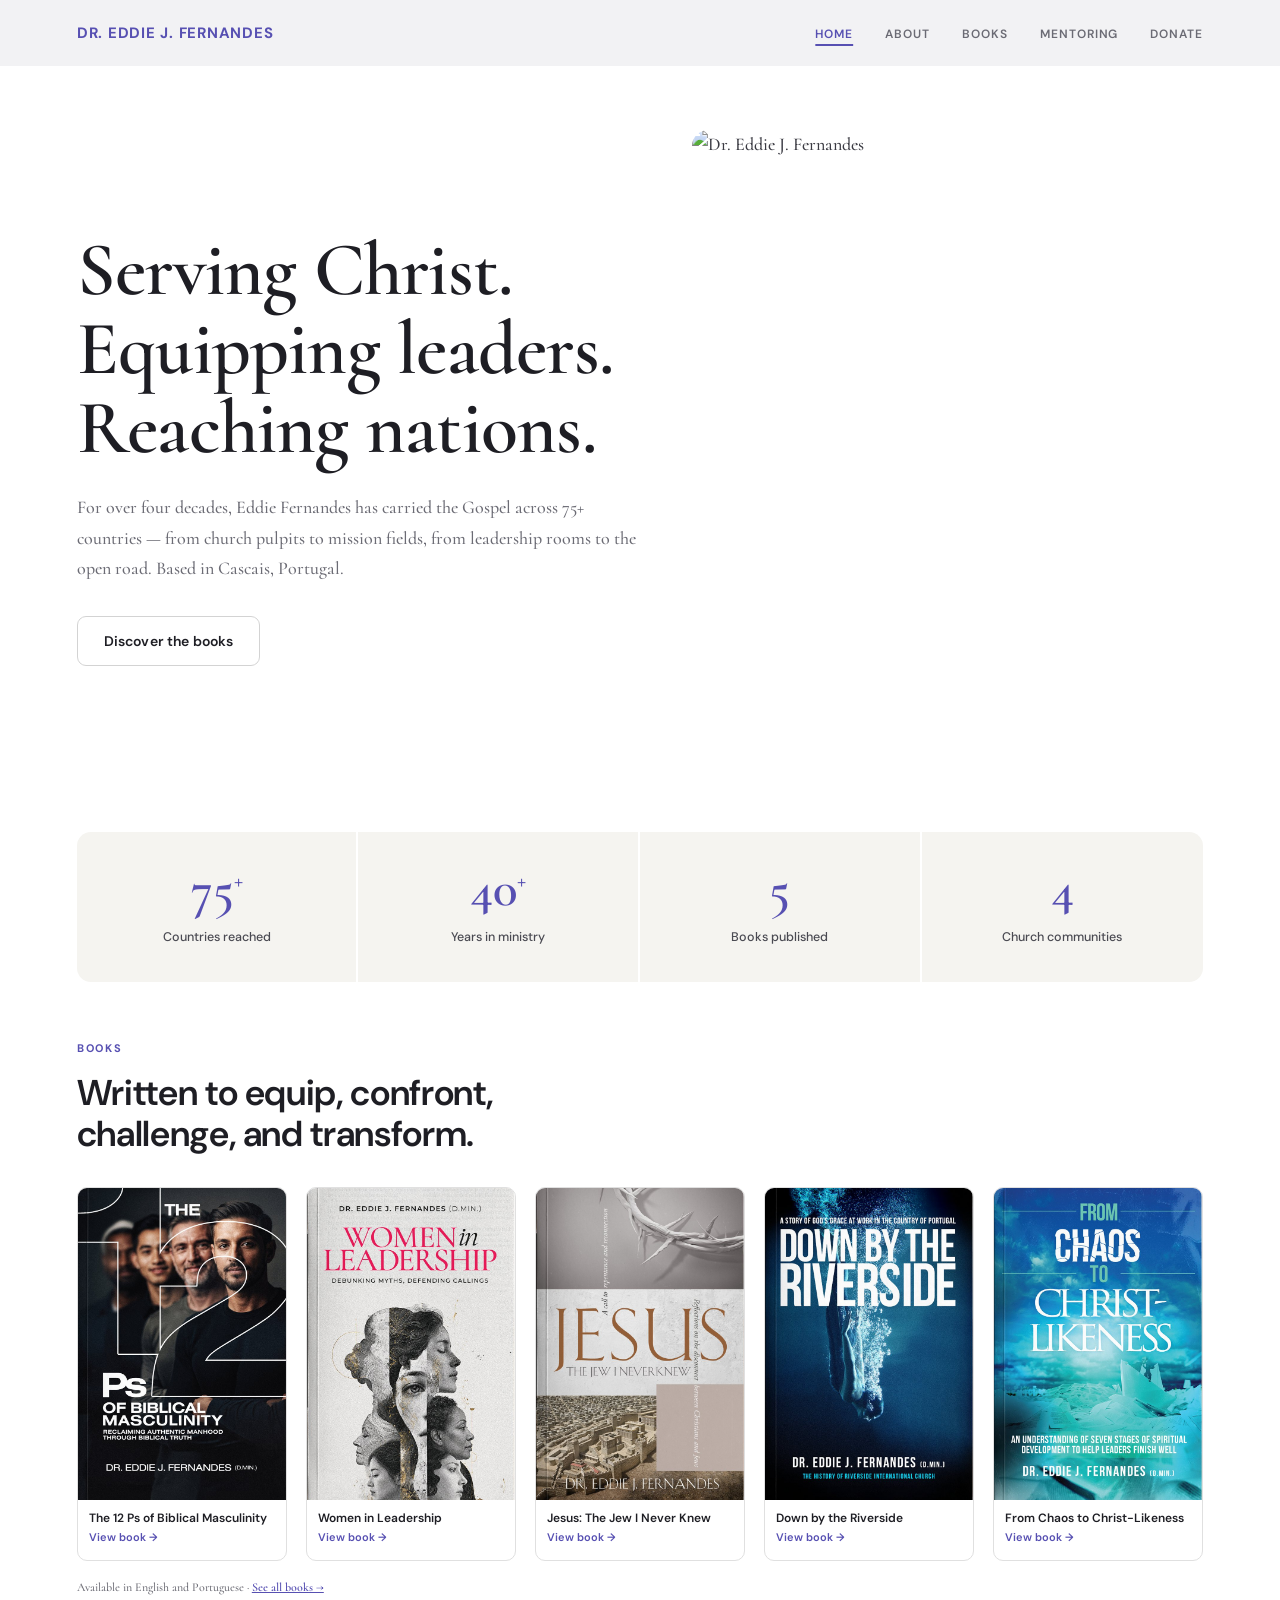
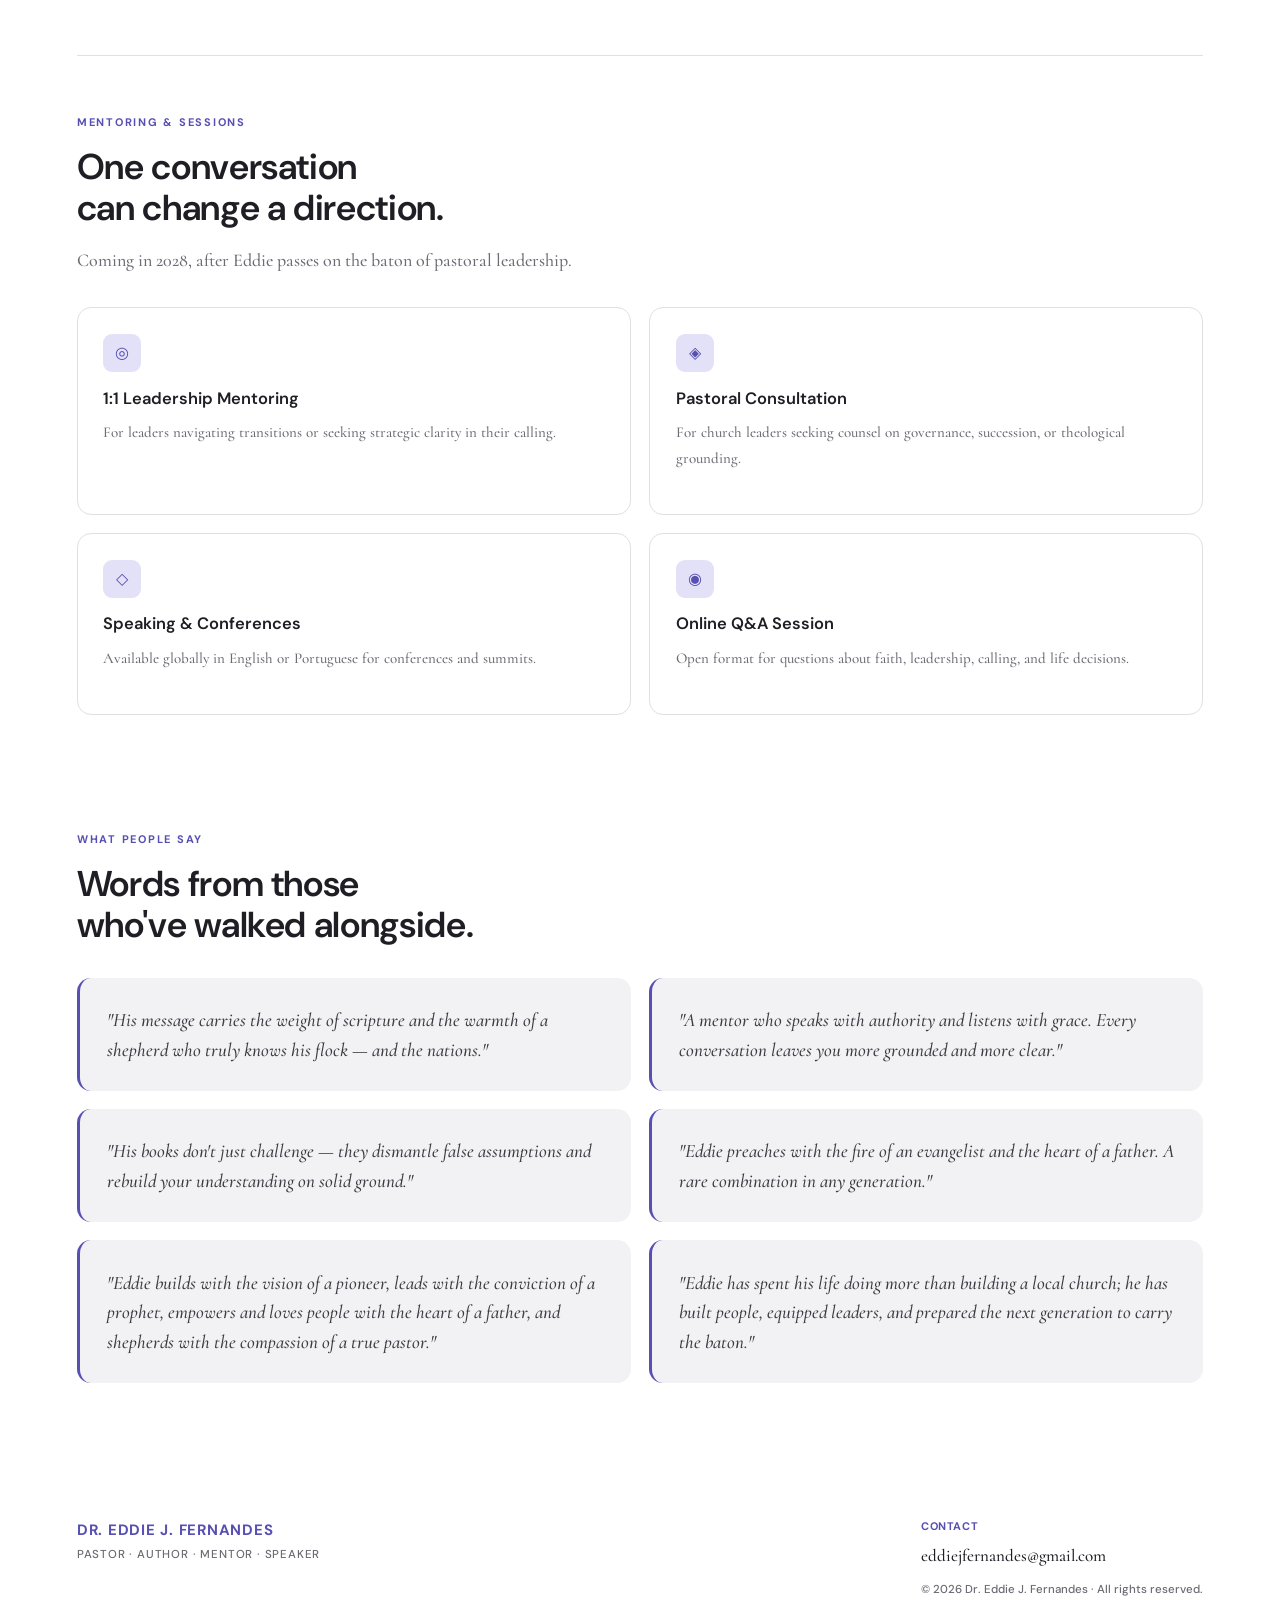
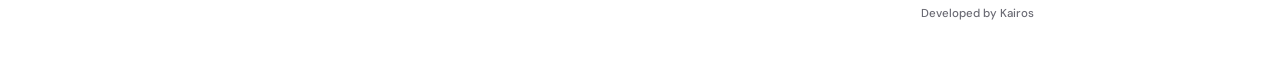
==== commit 6b44c761: "Apply Eddie's copy changes (Mudanças para o site doc) - Home: "equip, confront, challenge, and trans" ====
--- a/index.html
+++ b/index.html
@@ -5,95 +5,24 @@
 <meta name="viewport" content="width=device-width, initial-scale=1.0">
 <title>Dr. Eddie J. Fernandes — Pastor, Author, Mentor & Speaker</title>
 <meta name="description" content="Pastor, author, mentor and speaker based in Cascais, Portugal. Four decades of global ministry across 75+ countries.">
-<link rel="canonical" href="https://dreddiefernandes.com/">
-<meta name="theme-color" content="#5750B2">
-<meta property="og:site_name" content="Dr. Eddie J. Fernandes">
-<meta property="og:type" content="website">
-<meta property="og:title" content="Dr. Eddie J. Fernandes — Pastor, Author, Mentor &amp; Speaker">
-<meta property="og:description" content="Pastor, author, mentor and speaker based in Cascais, Portugal. Four decades of global ministry across 75+ countries.">
-<meta property="og:url" content="https://dreddiefernandes.com/">
-<meta property="og:image" content="https://dreddiefernandes.com/assets/img/og-image.jpg">
-<meta property="og:image:width" content="1200">
-<meta property="og:image:height" content="630">
-<meta property="og:image:alt" content="Dr. Eddie J. Fernandes — pastor, author, mentor and speaker in Cascais, Portugal">
-<meta name="twitter:card" content="summary_large_image">
-<link rel="preload" as="image" href="assets/img/eddie.avif" type="image/avif" fetchpriority="high">
+<link rel="preload" as="image" href="assets/img/eddie.png">
 <link rel="icon" type="image/svg+xml" href="assets/favicon.svg">
-<link rel="icon" type="image/png" sizes="32x32" href="assets/img/favicon-32.png">
-<link rel="apple-touch-icon" href="assets/img/apple-touch-icon.png">
-<link rel="stylesheet" href="assets/fonts.css">
+<link rel="preconnect" href="https://fonts.googleapis.com"><link rel="preconnect" href="https://fonts.gstatic.com" crossorigin><link href="https://fonts.googleapis.com/css2?family=Cormorant:ital,wght@0,400;0,500;0,600;0,700;1,500&family=DM+Sans:wght@400;500;600;700&display=swap" rel="stylesheet">
 <link rel="stylesheet" href="assets/style.css">
-<script type="application/ld+json">
-{
-  "@context": "https://schema.org",
-  "@graph": [
-    {
-      "@type": "Person",
-      "@id": "https://dreddiefernandes.com/#person",
-      "name": "Eddie J. Fernandes",
-      "honorificPrefix": "Dr.",
-      "jobTitle": "Pastor, author, mentor and speaker",
-      "url": "https://dreddiefernandes.com/",
-      "image": "https://dreddiefernandes.com/assets/img/eddie.jpg",
-      "email": "mailto:eddiejfernandes@gmail.com",
-      "address": {
-        "@type": "PostalAddress",
-        "addressLocality": "Cascais",
-        "addressCountry": "PT"
-      },
-      "knowsLanguage": [
-        "en",
-        "pt"
-      ],
-      "worksFor": {
-        "@id": "https://dreddiefernandes.com/#riverside"
-      },
-      "affiliation": {
-        "@id": "https://dreddiefernandes.com/#riverside"
-      },
-      "sameAs": [
-        "https://www.amazon.com/stores/author/B08LBLNF3N"
-      ]
-    },
-    {
-      "@type": "Organization",
-      "@id": "https://dreddiefernandes.com/#riverside",
-      "name": "Riverside International Church",
-      "url": "https://riversidecascais.com"
-    },
-    {
-      "@type": "WebSite",
-      "@id": "https://dreddiefernandes.com/#website",
-      "url": "https://dreddiefernandes.com/",
-      "name": "Dr. Eddie J. Fernandes",
-      "inLanguage": "en",
-      "publisher": {
-        "@id": "https://dreddiefernandes.com/#person"
-      },
-      "about": {
-        "@id": "https://dreddiefernandes.com/#person"
-      }
-    }
-  ]
-}
-</script>
 </head>
 <body>
 <div class="site">
-  <a class="skip-link" href="#main">Skip to content</a>
   <nav aria-label="Main">
-    <a class="nav-name" href="/">Dr. Eddie J. Fernandes</a>
+    <a class="nav-name" href="index.html">Dr. Eddie J. Fernandes</a>
     <button class="nav-toggle" type="button" aria-label="Open menu" aria-expanded="false" aria-controls="nav-links"><span></span><span></span><span></span></button>
     <ul class="nav-links" id="nav-links">
-      <li><a href="/" class="active" aria-current="page">Home</a></li>
+      <li><a href="index.html" class="active" aria-current="page">Home</a></li>
       <li><a href="about.html">About</a></li>
       <li><a href="books.html">Books</a></li>
       <li><a href="mentoring.html">Mentoring</a></li>
       <li><a href="donate.html">Donate</a></li>
     </ul>
   </nav>
-
-  <main id="main">
 
   <!-- HERO -->
   <section class="hero">
@@ -104,7 +33,7 @@
         <a class="btn-outline" href="books.html">Discover the books</a>
       </div>
     </div>
-    <div class="hero-img"><picture><source type="image/avif" srcset="assets/img/eddie.avif"><source type="image/webp" srcset="assets/img/eddie.webp"><img src="assets/img/eddie.jpg" width="400" height="500" fetchpriority="high" alt="Dr. Eddie J. Fernandes"></picture></div>
+    <div class="hero-img"><img src="assets/img/eddie.png" alt="Dr. Eddie J. Fernandes"></div>
   </section>
 
   <!-- STATS -->
@@ -121,23 +50,23 @@
     <h2>Written to equip, confront,<br>challenge, and transform.</h2>
     <div class="books-grid">
       <a class="book-card" href="book-12ps.html">
-        <div class="book-cover"><picture><source type="image/avif" srcset="assets/img/12ps-400.avif 400w, assets/img/12ps-700.avif 700w" sizes="(max-width:560px) 45vw, (max-width:1024px) 30vw, (max-width:1555px) 18vw, 280px"><source type="image/webp" srcset="assets/img/12ps-400.webp 400w, assets/img/12ps-700.webp 700w" sizes="(max-width:560px) 45vw, (max-width:1024px) 30vw, (max-width:1555px) 18vw, 280px"><img src="assets/img/12ps-400.jpg" width="400" height="621" loading="lazy" decoding="async" alt=""></picture></div>
+        <div class="book-cover"><img src="assets/img/12ps.jpg" alt="The 12 Ps of Biblical Masculinity"></div>
         <div class="book-info"><div class="book-title">The 12 Ps of Biblical Masculinity</div><div class="book-buy">View book →</div></div>
       </a>
       <a class="book-card" href="book-women.html">
-        <div class="book-cover"><picture><source type="image/avif" srcset="assets/img/women-400.avif 400w, assets/img/women-700.avif 700w" sizes="(max-width:560px) 45vw, (max-width:1024px) 30vw, (max-width:1555px) 18vw, 280px"><source type="image/webp" srcset="assets/img/women-400.webp 400w, assets/img/women-700.webp 700w" sizes="(max-width:560px) 45vw, (max-width:1024px) 30vw, (max-width:1555px) 18vw, 280px"><img src="assets/img/women-400.jpg" width="400" height="615" loading="lazy" decoding="async" alt=""></picture></div>
+        <div class="book-cover"><img src="assets/img/women.jpg" alt="Women in Leadership"></div>
         <div class="book-info"><div class="book-title">Women in Leadership</div><div class="book-buy">View book →</div></div>
       </a>
       <a class="book-card" href="book-jesus.html">
-        <div class="book-cover"><picture><source type="image/avif" srcset="assets/img/jesus-400.avif 400w, assets/img/jesus-700.avif 700w" sizes="(max-width:560px) 45vw, (max-width:1024px) 30vw, (max-width:1555px) 18vw, 280px"><source type="image/webp" srcset="assets/img/jesus-400.webp 400w, assets/img/jesus-700.webp 700w" sizes="(max-width:560px) 45vw, (max-width:1024px) 30vw, (max-width:1555px) 18vw, 280px"><img src="assets/img/jesus-400.jpg" width="400" height="618" loading="lazy" decoding="async" alt=""></picture></div>
+        <div class="book-cover"><img src="assets/img/jesus.jpg" alt="Jesus: The Jew I Never Knew"></div>
         <div class="book-info"><div class="book-title">Jesus: The Jew I Never Knew</div><div class="book-buy">View book →</div></div>
       </a>
       <a class="book-card" href="book-down.html">
-        <div class="book-cover"><picture><source type="image/avif" srcset="assets/img/down-400.avif 400w, assets/img/down-700.avif 700w" sizes="(max-width:560px) 45vw, (max-width:1024px) 30vw, (max-width:1555px) 18vw, 280px"><source type="image/webp" srcset="assets/img/down-400.webp 400w, assets/img/down-700.webp 700w" sizes="(max-width:560px) 45vw, (max-width:1024px) 30vw, (max-width:1555px) 18vw, 280px"><img src="assets/img/down-400.jpg" width="400" height="618" loading="lazy" decoding="async" alt=""></picture></div>
+        <div class="book-cover"><img src="assets/img/down.jpg" alt="Down by the Riverside"></div>
         <div class="book-info"><div class="book-title">Down by the Riverside</div><div class="book-buy">View book →</div></div>
       </a>
       <a class="book-card" href="book-chaos.html">
-        <div class="book-cover"><picture><source type="image/avif" srcset="assets/img/chaos-400.avif 400w, assets/img/chaos-700.avif 700w" sizes="(max-width:560px) 45vw, (max-width:1024px) 30vw, (max-width:1555px) 18vw, 280px"><source type="image/webp" srcset="assets/img/chaos-400.webp 400w, assets/img/chaos-700.webp 700w" sizes="(max-width:560px) 45vw, (max-width:1024px) 30vw, (max-width:1555px) 18vw, 280px"><img src="assets/img/chaos-400.jpg" width="400" height="619" loading="lazy" decoding="async" alt=""></picture></div>
+        <div class="book-cover"><img src="assets/img/chaos.jpg" alt="From Chaos to Christ-Likeness"></div>
         <div class="book-info"><div class="book-title">From Chaos to Christ-Likeness</div><div class="book-buy">View book →</div></div>
       </a>
     </div>
@@ -152,10 +81,10 @@
     <h2>One conversation<br>can change a direction.</h2>
     <p style="max-width:560px">Coming in 2028, after Eddie passes on the baton of pastoral leadership.</p>
     <div class="mentoring-grid">
-      <div class="m-card"><div class="m-icon" aria-hidden="true">◎</div><h3>1:1 Leadership Mentoring</h3><p>For leaders navigating transitions or seeking strategic clarity in their calling.</p></div>
-      <div class="m-card"><div class="m-icon" aria-hidden="true">◈</div><h3>Pastoral Consultation</h3><p>For church leaders seeking counsel on governance, succession, or theological grounding.</p></div>
-      <div class="m-card"><div class="m-icon" aria-hidden="true">◇</div><h3>Speaking &amp; Conferences</h3><p>Available globally in English or Portuguese for conferences and summits.</p></div>
-      <div class="m-card"><div class="m-icon" aria-hidden="true">◉</div><h3>Online Q&amp;A Session</h3><p>Open format for questions about faith, leadership, calling, and life decisions.</p></div>
+      <div class="m-card"><div class="m-icon">◎</div><h3>1:1 Leadership Mentoring</h3><p>For leaders navigating transitions or seeking strategic clarity in their calling.</p></div>
+      <div class="m-card"><div class="m-icon">◈</div><h3>Pastoral Consultation</h3><p>For church leaders seeking counsel on governance, succession, or theological grounding.</p></div>
+      <div class="m-card"><div class="m-icon">◇</div><h3>Speaking &amp; Conferences</h3><p>Available globally in English or Portuguese for conferences and summits.</p></div>
+      <div class="m-card"><div class="m-icon">◉</div><h3>Online Q&amp;A Session</h3><p>Open format for questions about faith, leadership, calling, and life decisions.</p></div>
     </div>
   </section>
 
@@ -173,8 +102,6 @@
     </div>
   </section>
 
-  </main>
-
   <footer>
     <div>
       <div class="footer-name">Dr. Eddie J. Fernandes</div>
@@ -184,7 +111,7 @@
     <div>
       <div class="footer-contact-label">Contact</div>
       <div class="footer-email"><a href="mailto:eddiejfernandes@gmail.com">eddiejfernandes@gmail.com</a></div>
-      <div class="footer-copy">© 2026 Dr. Eddie J. Fernandes · All rights reserved. · <a href="privacy.html">Privacy</a></div>
+      <div class="footer-copy">© 2026 Dr. Eddie J. Fernandes · All rights reserved.</div>
       <div class="footer-creative">Developed by <a href="https://kairos-sell.vercel.app/" target="_blank" rel="noopener">Kairos</a></div>
     </div>
   </footer>
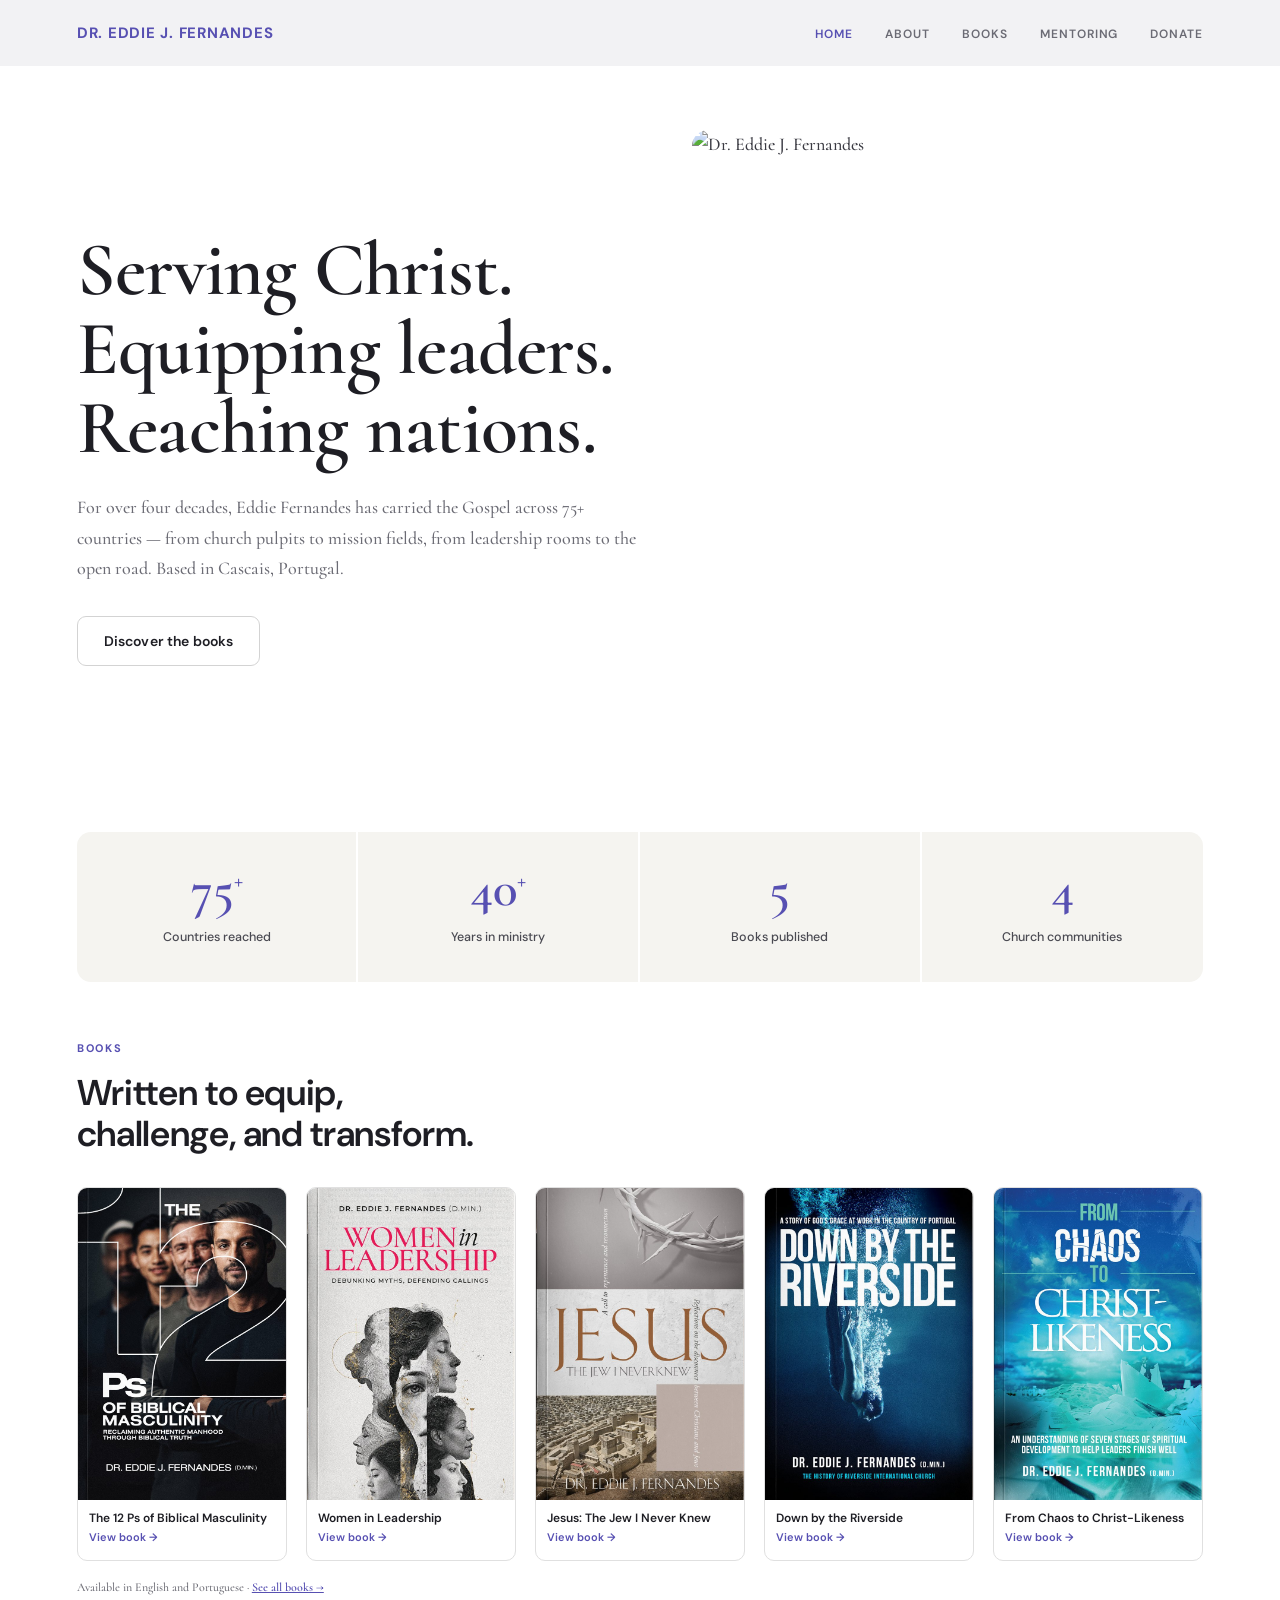
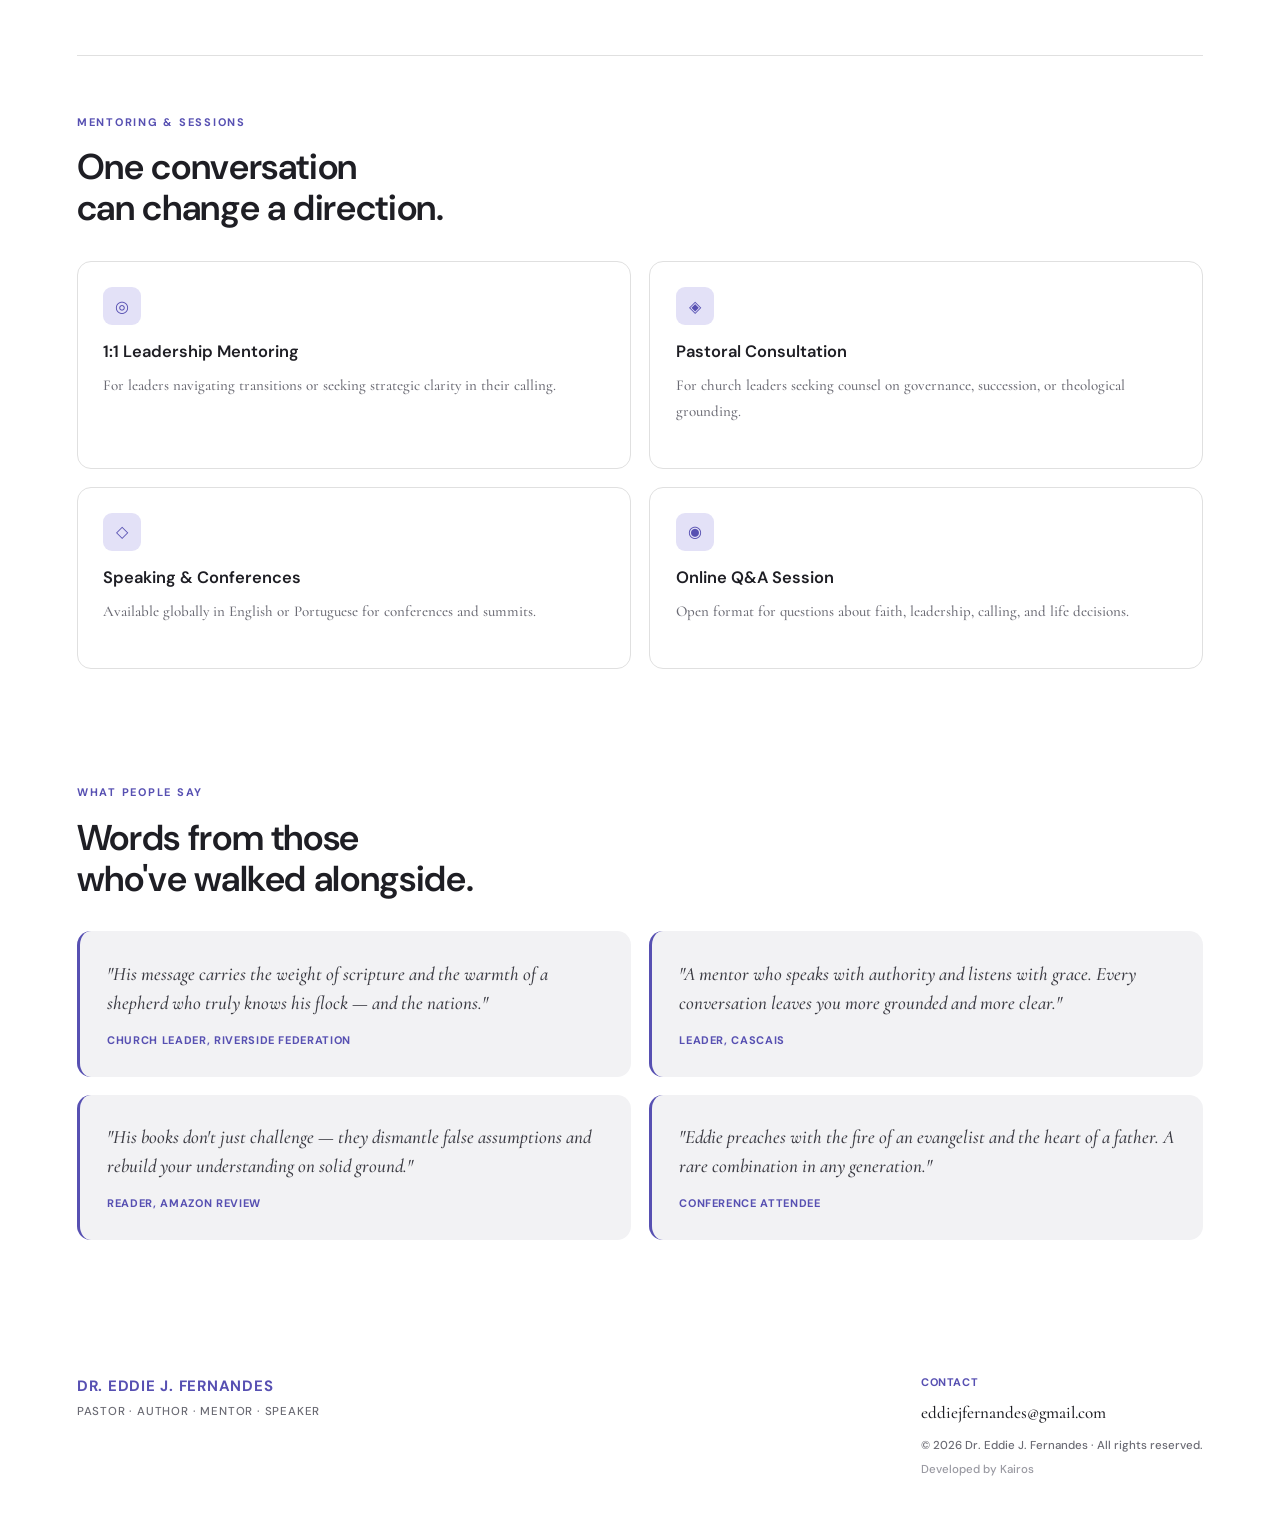
==== commit c5382a0e: "Fix mobile menu, sticky nav, scroll reveal and keyboard access - Mobile menu: drop the full-bleed cl" ====
--- a/index.html
+++ b/index.html
@@ -47,7 +47,7 @@
   <!-- BOOKS PREVIEW -->
   <section class="section">
     <span class="section-tag">Books</span>
-    <h2>Written to equip, confront,<br>challenge, and transform.</h2>
+    <h2>Written to equip,<br>challenge, and transform.</h2>
     <div class="books-grid">
       <a class="book-card" href="book-12ps.html">
         <div class="book-cover"><img src="assets/img/12ps.jpg" alt="The 12 Ps of Biblical Masculinity"></div>
@@ -79,7 +79,6 @@
   <section class="section">
     <span class="section-tag">Mentoring &amp; Sessions</span>
     <h2>One conversation<br>can change a direction.</h2>
-    <p style="max-width:560px">Coming in 2028, after Eddie passes on the baton of pastoral leadership.</p>
     <div class="mentoring-grid">
       <div class="m-card"><div class="m-icon">◎</div><h3>1:1 Leadership Mentoring</h3><p>For leaders navigating transitions or seeking strategic clarity in their calling.</p></div>
       <div class="m-card"><div class="m-icon">◈</div><h3>Pastoral Consultation</h3><p>For church leaders seeking counsel on governance, succession, or theological grounding.</p></div>
@@ -93,12 +92,10 @@
     <span class="section-tag">What people say</span>
     <h2>Words from those<br>who've walked alongside.</h2>
     <div class="test-grid">
-      <div class="test-card"><blockquote>"His message carries the weight of scripture and the warmth of a shepherd who truly knows his flock — and the nations."</blockquote></div>
-      <div class="test-card"><blockquote>"A mentor who speaks with authority and listens with grace. Every conversation leaves you more grounded and more clear."</blockquote></div>
-      <div class="test-card"><blockquote>"His books don't just challenge — they dismantle false assumptions and rebuild your understanding on solid ground."</blockquote></div>
-      <div class="test-card"><blockquote>"Eddie preaches with the fire of an evangelist and the heart of a father. A rare combination in any generation."</blockquote></div>
-      <div class="test-card"><blockquote>"Eddie builds with the vision of a pioneer, leads with the conviction of a prophet, empowers and loves people with the heart of a father, and shepherds with the compassion of a true pastor."</blockquote></div>
-      <div class="test-card"><blockquote>"Eddie has spent his life doing more than building a local church; he has built people, equipped leaders, and prepared the next generation to carry the baton."</blockquote></div>
+      <div class="test-card"><blockquote>"His message carries the weight of scripture and the warmth of a shepherd who truly knows his flock — and the nations."</blockquote><cite>Church leader, Riverside Federation</cite></div>
+      <div class="test-card"><blockquote>"A mentor who speaks with authority and listens with grace. Every conversation leaves you more grounded and more clear."</blockquote><cite>Leader, Cascais</cite></div>
+      <div class="test-card"><blockquote>"His books don't just challenge — they dismantle false assumptions and rebuild your understanding on solid ground."</blockquote><cite>Reader, Amazon review</cite></div>
+      <div class="test-card"><blockquote>"Eddie preaches with the fire of an evangelist and the heart of a father. A rare combination in any generation."</blockquote><cite>Conference attendee</cite></div>
     </div>
   </section>
 
--- a/assets/style.css
+++ b/assets/style.css
@@ -11,12 +11,11 @@
 *{box-sizing:border-box;margin:0;padding:0}
 html{scroll-behavior:smooth}
 body{font-family:var(--serif);font-size:18px;font-weight:500;line-height:1.6;background:var(--white);color:var(--core-2);-webkit-font-smoothing:antialiased}
-img{max-width:100%;height:auto}
-picture{display:contents}
+img{max-width:100%}
 .site{max-width:var(--maxw);margin:0 auto;width:100%}
 
 /* Sans for titles, nav, buttons, labels, UI */
-nav,.nav-name,.nav-links a,h1,h2,h3,.section-tag,.btn-primary,.btn-outline,.btn-donate,.amt-btn,
+nav,.nav-name,.nav-links a,h2,h3,.section-tag,.btn-primary,.btn-outline,.btn-donate,.amt-btn,
 .stat-label,.test-card cite,.f-label,.faq-q,.book-title,.book-buy,.m-card h3,.m-icon,
 .footer-name,.footer-role,.footer-contact-label,.footer-creative,
 .back-btn,.f-field input,.f-field select,.f-field textarea{font-family:var(--sans)}
@@ -27,7 +26,7 @@
 .nav-links{display:flex;gap:2rem;list-style:none;margin:0;padding:0}
 .nav-links a{font-size:12px;font-weight:600;letter-spacing:.08em;text-transform:uppercase;color:var(--core-3);text-decoration:none}
 .nav-links a:hover{color:var(--pulse)}
-.nav-links a.active{color:var(--pulse);font-weight:600;text-decoration:underline;text-decoration-thickness:2px;text-underline-offset:6px}
+.nav-links a.active{color:var(--pulse);font-weight:600}
 
 /* HERO */
 .hero{display:grid;grid-template-columns:1.05fr .95fr;gap:clamp(2rem,4vw,4.5rem);align-items:center;padding:clamp(2.5rem,5vw,5.5rem) var(--gutter)}
@@ -40,7 +39,7 @@
 /* BUTTONS */
 .btn-primary,.btn-outline,.btn-donate{font-size:14px;font-weight:600;border-radius:9px;padding:13px 26px;display:inline-block;text-decoration:none;cursor:pointer;letter-spacing:.01em}
 .btn-primary{background:var(--pulse);color:var(--white);border:none}
-.btn-primary:hover{background:#4A44A3}
+.btn-primary:hover{background:var(--pulse-2)}
 .btn-outline{background:transparent;color:var(--core);border:1px solid var(--mist)}
 .btn-outline:hover{border-color:var(--pulse);color:var(--pulse)}
 
@@ -57,9 +56,8 @@
 /* SECTIONS */
 .section{padding:clamp(2.75rem,4.5vw,5rem) var(--gutter)}
 .section-tag{font-size:11px;font-weight:700;letter-spacing:.16em;text-transform:uppercase;color:var(--pulse);display:block;margin-bottom:1rem}
-h1,h2{font-size:clamp(26px,2.8vw,38px);font-weight:600;line-height:1.14;letter-spacing:-.01em;margin-bottom:1rem;color:var(--core)}
+h2{font-size:clamp(26px,2.8vw,38px);font-weight:600;line-height:1.14;letter-spacing:-.01em;margin-bottom:1rem;color:var(--core)}
 h3{font-size:16px;font-weight:600;margin-bottom:.5rem;color:var(--core)}
-.h-sub{font-size:16px;font-weight:600;line-height:1.6;letter-spacing:normal;margin-bottom:.5rem;color:var(--core)}
 p{font-family:var(--serif);font-size:18px;line-height:1.7;color:var(--core-3)}
 .section>p{max-width:42rem}
 
@@ -84,7 +82,6 @@
 .m-card{border:1px solid var(--mist-2);border-radius:14px;padding:1.6rem;background:var(--white)}
 .m-icon{width:38px;height:38px;background:var(--pulse-4);border-radius:9px;display:flex;align-items:center;justify-content:center;margin-bottom:.85rem;color:var(--pulse);font-size:16px}
 .m-card h3{font-size:16.5px}
-.m-card h2{font-size:16.5px;font-weight:600;line-height:1.6;letter-spacing:normal;margin-bottom:.5rem;color:var(--core)}
 .m-card p{font-size:15px;margin-bottom:1.1rem}
 
 /* VIDEO */
@@ -122,7 +119,7 @@
 .f-field{display:flex;flex-direction:column;gap:6px}
 .f-full{grid-column:1/-1}
 .f-label{font-size:11px;font-weight:700;color:var(--core-2);letter-spacing:.05em;text-transform:uppercase}
-.f-field input,.f-field select,.f-field textarea{font-size:14px;padding:11px 13px;border:1px solid #8A8A93;border-radius:9px;background:var(--white);color:var(--core);width:100%}
+.f-field input,.f-field select,.f-field textarea{font-size:14px;padding:11px 13px;border:1px solid var(--mist-2);border-radius:9px;background:var(--white);color:var(--core);width:100%}
 .f-field textarea{min-height:130px;resize:vertical}
 .f-field input:focus,.f-field select:focus,.f-field textarea:focus{outline:none;border-color:var(--pulse)}
 
@@ -130,7 +127,7 @@
 .book-detail{padding:clamp(2rem,4vw,4rem) var(--gutter);max-width:1100px;margin:0 auto}
 .book-detail-grid{display:grid;grid-template-columns:260px 1fr;gap:clamp(2rem,4vw,3.5rem);align-items:start}
 .book-detail-cover{border-radius:12px;overflow:hidden;box-shadow:0 14px 44px rgba(0,0,0,.2)}
-.book-detail-cover img{width:100%;height:auto;display:block}
+.book-detail-cover img{width:100%;display:block}
 .concept-text{font-family:var(--serif);font-size:18px;line-height:1.85;color:var(--core-2);white-space:pre-line;max-width:48rem}
 .back-btn{display:inline-flex;align-items:center;gap:6px;font-size:13px;font-weight:600;color:var(--pulse);text-decoration:none;margin-bottom:1.5rem}
 
@@ -143,10 +140,8 @@
 .footer-email a{color:inherit;text-decoration:none}
 .footer-email a:hover{color:var(--pulse);text-decoration:underline}
 .footer-copy{font-size:11.5px;color:var(--core-3);margin-bottom:.35rem;font-family:var(--sans)}
-.footer-copy a{color:inherit;text-decoration:underline;text-underline-offset:2px}
-.footer-copy a:hover{color:var(--pulse)}
-.footer-creative{font-size:11.5px;color:var(--core-3);font-weight:500}
-.footer-creative a{color:var(--core-3);text-decoration:none}
+.footer-creative{font-size:11.5px;color:#9A9AA2;font-weight:500}
+.footer-creative a{color:#9A9AA2;text-decoration:none}
 .footer-creative a:hover{text-decoration:underline}
 
 /* RESPONSIVE */
@@ -239,8 +234,3 @@
   .hero-img{order:4;max-width:100%;margin:0 0 1.75rem}
   .btns{order:5}
 }
-
-/* ===== Accessibility utilities ===== */
-.skip-link{position:absolute;left:1rem;top:-100px;z-index:1000;background:var(--pulse);color:var(--white);font-family:var(--sans);font-size:14px;font-weight:600;padding:10px 16px;border-radius:9px;text-decoration:none}
-.skip-link:focus{top:1rem;outline:2px solid var(--core);outline-offset:2px}
-.sr-only{position:absolute!important;width:1px!important;height:1px!important;padding:0!important;margin:-1px!important;overflow:hidden!important;clip:rect(0,0,0,0)!important;white-space:nowrap!important;border:0!important}
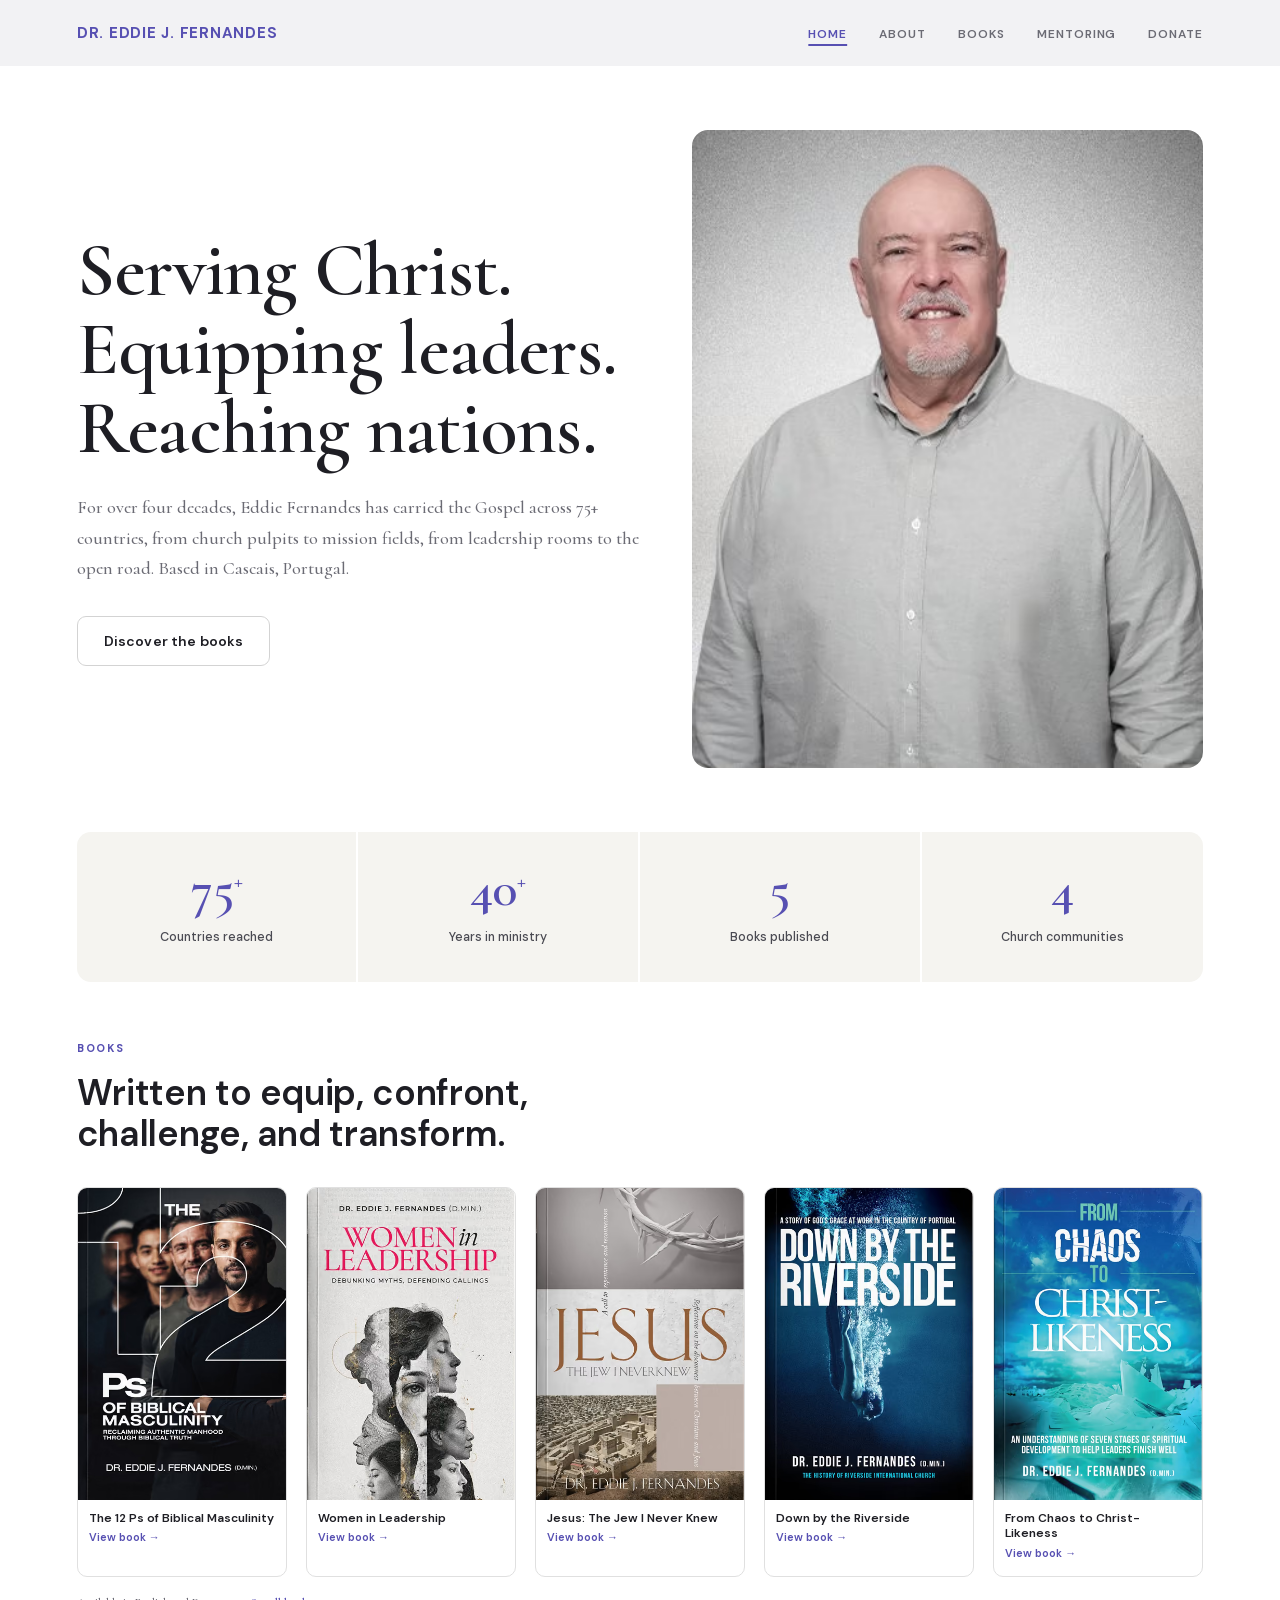
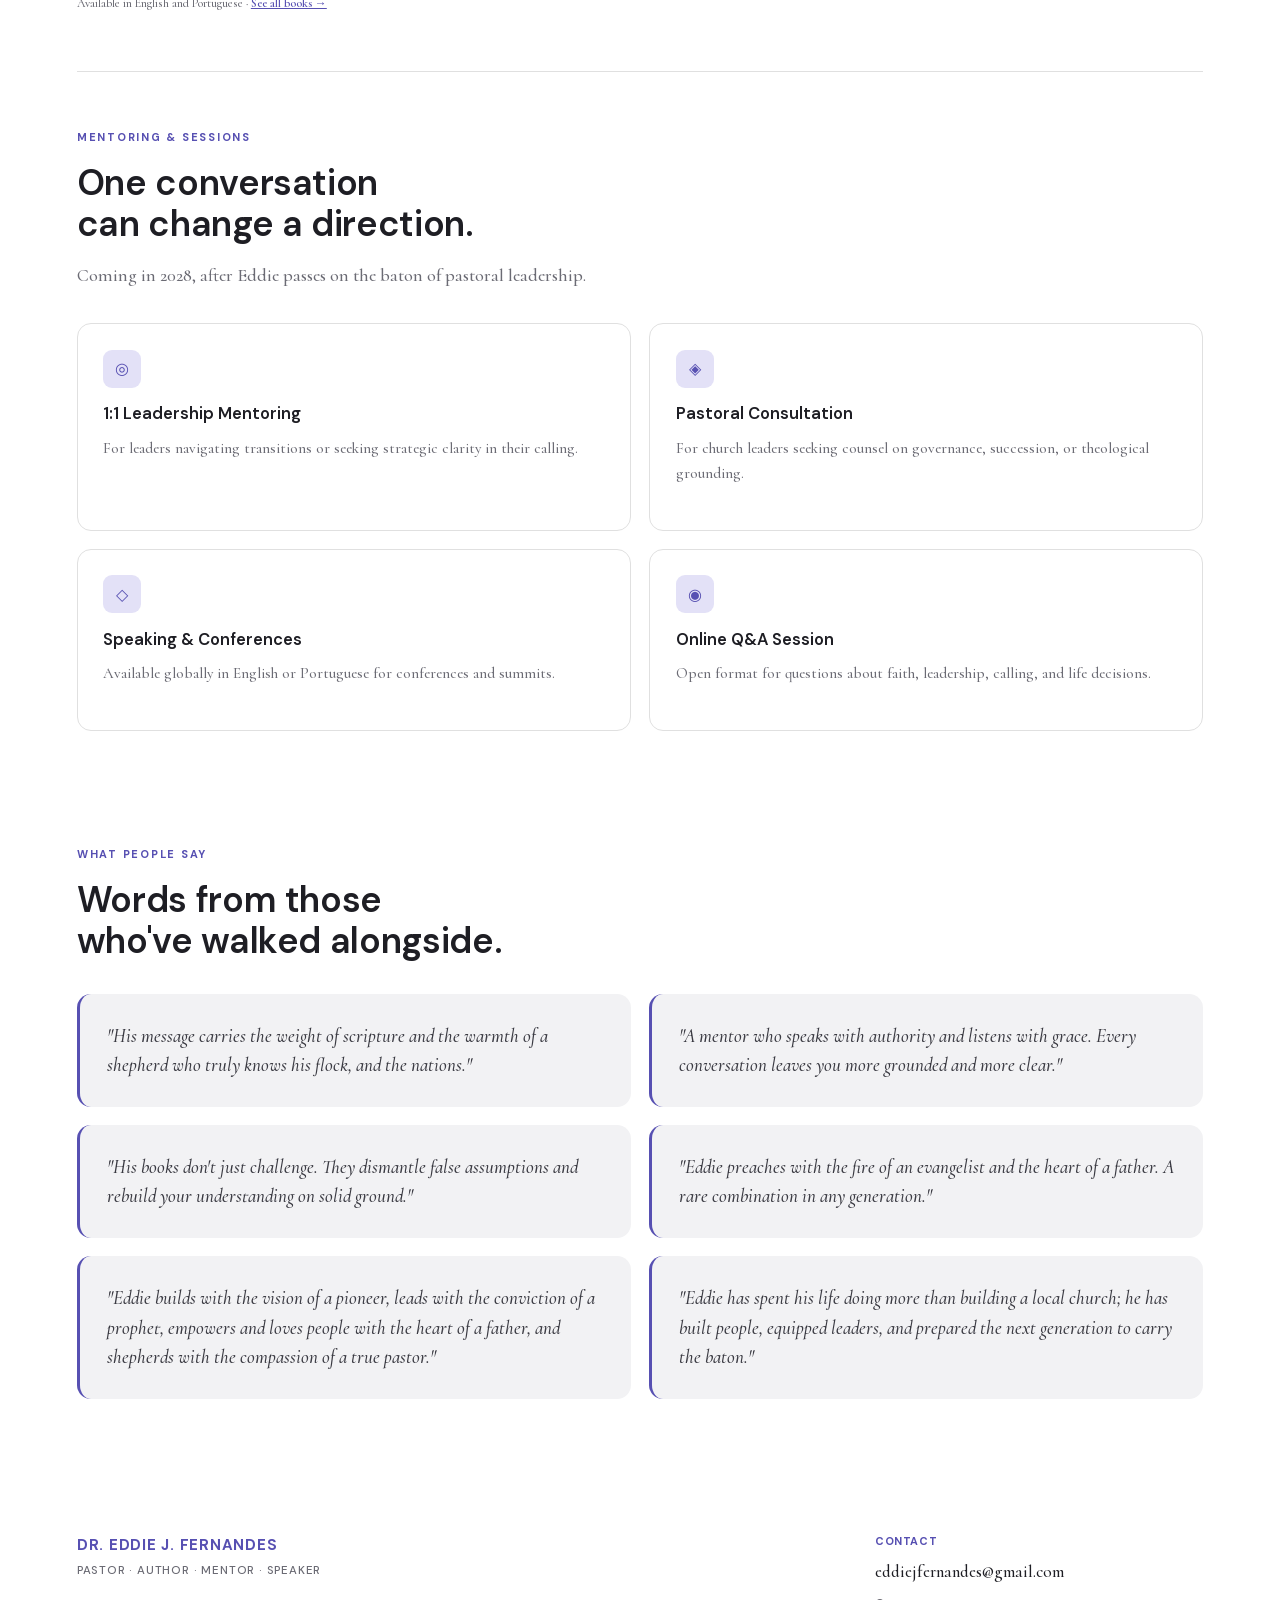
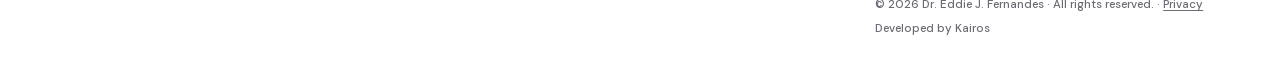
==== commit 203303a6: "Replace em dashes with regular punctuation Page titles use "|", descriptions use ":", and body copy " ====
--- a/index.html
+++ b/index.html
@@ -3,20 +3,89 @@
 <head>
 <meta charset="UTF-8">
 <meta name="viewport" content="width=device-width, initial-scale=1.0">
-<title>Dr. Eddie J. Fernandes — Pastor, Author, Mentor & Speaker</title>
+<title>Dr. Eddie J. Fernandes | Pastor, Author, Mentor & Speaker</title>
 <meta name="description" content="Pastor, author, mentor and speaker based in Cascais, Portugal. Four decades of global ministry across 75+ countries.">
-<link rel="preload" as="image" href="assets/img/eddie.png">
+<link rel="canonical" href="https://dreddiefernandes.com/">
+<meta name="theme-color" content="#5750B2">
+<meta property="og:site_name" content="Dr. Eddie J. Fernandes">
+<meta property="og:type" content="website">
+<meta property="og:title" content="Dr. Eddie J. Fernandes | Pastor, Author, Mentor &amp; Speaker">
+<meta property="og:description" content="Pastor, author, mentor and speaker based in Cascais, Portugal. Four decades of global ministry across 75+ countries.">
+<meta property="og:url" content="https://dreddiefernandes.com/">
+<meta property="og:image" content="https://dreddiefernandes.com/assets/img/og-image.jpg">
+<meta property="og:image:width" content="1200">
+<meta property="og:image:height" content="630">
+<meta property="og:image:alt" content="Dr. Eddie J. Fernandes, pastor, author, mentor and speaker in Cascais, Portugal">
+<meta name="twitter:card" content="summary_large_image">
+<link rel="preload" as="image" href="assets/img/eddie.avif" type="image/avif" fetchpriority="high">
 <link rel="icon" type="image/svg+xml" href="assets/favicon.svg">
-<link rel="preconnect" href="https://fonts.googleapis.com"><link rel="preconnect" href="https://fonts.gstatic.com" crossorigin><link href="https://fonts.googleapis.com/css2?family=Cormorant:ital,wght@0,400;0,500;0,600;0,700;1,500&family=DM+Sans:wght@400;500;600;700&display=swap" rel="stylesheet">
+<link rel="icon" type="image/png" sizes="32x32" href="assets/img/favicon-32.png">
+<link rel="apple-touch-icon" href="assets/img/apple-touch-icon.png">
+<link rel="stylesheet" href="assets/fonts.css">
 <link rel="stylesheet" href="assets/style.css">
+<script type="application/ld+json">
+{
+  "@context": "https://schema.org",
+  "@graph": [
+    {
+      "@type": "Person",
+      "@id": "https://dreddiefernandes.com/#person",
+      "name": "Eddie J. Fernandes",
+      "honorificPrefix": "Dr.",
+      "jobTitle": "Pastor, author, mentor and speaker",
+      "url": "https://dreddiefernandes.com/",
+      "image": "https://dreddiefernandes.com/assets/img/eddie.jpg",
+      "email": "mailto:eddiejfernandes@gmail.com",
+      "address": {
+        "@type": "PostalAddress",
+        "addressLocality": "Cascais",
+        "addressCountry": "PT"
+      },
+      "knowsLanguage": [
+        "en",
+        "pt"
+      ],
+      "worksFor": {
+        "@id": "https://dreddiefernandes.com/#riverside"
+      },
+      "affiliation": {
+        "@id": "https://dreddiefernandes.com/#riverside"
+      },
+      "sameAs": [
+        "https://www.amazon.com/stores/author/B08LBLNF3N"
+      ]
+    },
+    {
+      "@type": "Organization",
+      "@id": "https://dreddiefernandes.com/#riverside",
+      "name": "Riverside International Church",
+      "url": "https://riversidecascais.com"
+    },
+    {
+      "@type": "WebSite",
+      "@id": "https://dreddiefernandes.com/#website",
+      "url": "https://dreddiefernandes.com/",
+      "name": "Dr. Eddie J. Fernandes",
+      "inLanguage": "en",
+      "publisher": {
+        "@id": "https://dreddiefernandes.com/#person"
+      },
+      "about": {
+        "@id": "https://dreddiefernandes.com/#person"
+      }
+    }
+  ]
+}
+</script>
 </head>
 <body>
 <div class="site">
+  <a class="skip-link" href="#main">Skip to content</a>
   <nav aria-label="Main">
-    <a class="nav-name" href="index.html">Dr. Eddie J. Fernandes</a>
+    <a class="nav-name" href="/">Dr. Eddie J. Fernandes</a>
     <button class="nav-toggle" type="button" aria-label="Open menu" aria-expanded="false" aria-controls="nav-links"><span></span><span></span><span></span></button>
     <ul class="nav-links" id="nav-links">
-      <li><a href="index.html" class="active" aria-current="page">Home</a></li>
+      <li><a href="/" class="active" aria-current="page">Home</a></li>
       <li><a href="about.html">About</a></li>
       <li><a href="books.html">Books</a></li>
       <li><a href="mentoring.html">Mentoring</a></li>
@@ -24,16 +93,18 @@
     </ul>
   </nav>
 
+  <main id="main">
+
   <!-- HERO -->
   <section class="hero">
     <div>
       <h1>Serving Christ.<br>Equipping leaders.<br>Reaching nations.</h1>
-      <p class="hero-sub">For over four decades, Eddie Fernandes has carried the Gospel across 75+ countries — from church pulpits to mission fields, from leadership rooms to the open road. Based in Cascais, Portugal.</p>
+      <p class="hero-sub">For over four decades, Eddie Fernandes has carried the Gospel across 75+ countries, from church pulpits to mission fields, from leadership rooms to the open road. Based in Cascais, Portugal.</p>
       <div class="btns">
         <a class="btn-outline" href="books.html">Discover the books</a>
       </div>
     </div>
-    <div class="hero-img"><img src="assets/img/eddie.png" alt="Dr. Eddie J. Fernandes"></div>
+    <div class="hero-img"><picture><source type="image/avif" srcset="assets/img/eddie.avif"><source type="image/webp" srcset="assets/img/eddie.webp"><img src="assets/img/eddie.jpg" width="400" height="500" fetchpriority="high" alt="Dr. Eddie J. Fernandes"></picture></div>
   </section>
 
   <!-- STATS -->
@@ -47,26 +118,26 @@
   <!-- BOOKS PREVIEW -->
   <section class="section">
     <span class="section-tag">Books</span>
-    <h2>Written to equip,<br>challenge, and transform.</h2>
+    <h2>Written to equip, confront,<br>challenge, and transform.</h2>
     <div class="books-grid">
       <a class="book-card" href="book-12ps.html">
-        <div class="book-cover"><img src="assets/img/12ps.jpg" alt="The 12 Ps of Biblical Masculinity"></div>
+        <div class="book-cover"><picture><source type="image/avif" srcset="assets/img/12ps-400.avif 400w, assets/img/12ps-700.avif 700w" sizes="(max-width:560px) 45vw, (max-width:1024px) 30vw, (max-width:1555px) 18vw, 280px"><source type="image/webp" srcset="assets/img/12ps-400.webp 400w, assets/img/12ps-700.webp 700w" sizes="(max-width:560px) 45vw, (max-width:1024px) 30vw, (max-width:1555px) 18vw, 280px"><img src="assets/img/12ps-400.jpg" width="400" height="621" loading="lazy" decoding="async" alt=""></picture></div>
         <div class="book-info"><div class="book-title">The 12 Ps of Biblical Masculinity</div><div class="book-buy">View book →</div></div>
       </a>
       <a class="book-card" href="book-women.html">
-        <div class="book-cover"><img src="assets/img/women.jpg" alt="Women in Leadership"></div>
+        <div class="book-cover"><picture><source type="image/avif" srcset="assets/img/women-400.avif 400w, assets/img/women-700.avif 700w" sizes="(max-width:560px) 45vw, (max-width:1024px) 30vw, (max-width:1555px) 18vw, 280px"><source type="image/webp" srcset="assets/img/women-400.webp 400w, assets/img/women-700.webp 700w" sizes="(max-width:560px) 45vw, (max-width:1024px) 30vw, (max-width:1555px) 18vw, 280px"><img src="assets/img/women-400.jpg" width="400" height="615" loading="lazy" decoding="async" alt=""></picture></div>
         <div class="book-info"><div class="book-title">Women in Leadership</div><div class="book-buy">View book →</div></div>
       </a>
       <a class="book-card" href="book-jesus.html">
-        <div class="book-cover"><img src="assets/img/jesus.jpg" alt="Jesus: The Jew I Never Knew"></div>
+        <div class="book-cover"><picture><source type="image/avif" srcset="assets/img/jesus-400.avif 400w, assets/img/jesus-700.avif 700w" sizes="(max-width:560px) 45vw, (max-width:1024px) 30vw, (max-width:1555px) 18vw, 280px"><source type="image/webp" srcset="assets/img/jesus-400.webp 400w, assets/img/jesus-700.webp 700w" sizes="(max-width:560px) 45vw, (max-width:1024px) 30vw, (max-width:1555px) 18vw, 280px"><img src="assets/img/jesus-400.jpg" width="400" height="618" loading="lazy" decoding="async" alt=""></picture></div>
         <div class="book-info"><div class="book-title">Jesus: The Jew I Never Knew</div><div class="book-buy">View book →</div></div>
       </a>
       <a class="book-card" href="book-down.html">
-        <div class="book-cover"><img src="assets/img/down.jpg" alt="Down by the Riverside"></div>
+        <div class="book-cover"><picture><source type="image/avif" srcset="assets/img/down-400.avif 400w, assets/img/down-700.avif 700w" sizes="(max-width:560px) 45vw, (max-width:1024px) 30vw, (max-width:1555px) 18vw, 280px"><source type="image/webp" srcset="assets/img/down-400.webp 400w, assets/img/down-700.webp 700w" sizes="(max-width:560px) 45vw, (max-width:1024px) 30vw, (max-width:1555px) 18vw, 280px"><img src="assets/img/down-400.jpg" width="400" height="618" loading="lazy" decoding="async" alt=""></picture></div>
         <div class="book-info"><div class="book-title">Down by the Riverside</div><div class="book-buy">View book →</div></div>
       </a>
       <a class="book-card" href="book-chaos.html">
-        <div class="book-cover"><img src="assets/img/chaos.jpg" alt="From Chaos to Christ-Likeness"></div>
+        <div class="book-cover"><picture><source type="image/avif" srcset="assets/img/chaos-400.avif 400w, assets/img/chaos-700.avif 700w" sizes="(max-width:560px) 45vw, (max-width:1024px) 30vw, (max-width:1555px) 18vw, 280px"><source type="image/webp" srcset="assets/img/chaos-400.webp 400w, assets/img/chaos-700.webp 700w" sizes="(max-width:560px) 45vw, (max-width:1024px) 30vw, (max-width:1555px) 18vw, 280px"><img src="assets/img/chaos-400.jpg" width="400" height="619" loading="lazy" decoding="async" alt=""></picture></div>
         <div class="book-info"><div class="book-title">From Chaos to Christ-Likeness</div><div class="book-buy">View book →</div></div>
       </a>
     </div>
@@ -79,11 +150,12 @@
   <section class="section">
     <span class="section-tag">Mentoring &amp; Sessions</span>
     <h2>One conversation<br>can change a direction.</h2>
+    <p style="max-width:560px">Coming in 2028, after Eddie passes on the baton of pastoral leadership.</p>
     <div class="mentoring-grid">
-      <div class="m-card"><div class="m-icon">◎</div><h3>1:1 Leadership Mentoring</h3><p>For leaders navigating transitions or seeking strategic clarity in their calling.</p></div>
-      <div class="m-card"><div class="m-icon">◈</div><h3>Pastoral Consultation</h3><p>For church leaders seeking counsel on governance, succession, or theological grounding.</p></div>
-      <div class="m-card"><div class="m-icon">◇</div><h3>Speaking &amp; Conferences</h3><p>Available globally in English or Portuguese for conferences and summits.</p></div>
-      <div class="m-card"><div class="m-icon">◉</div><h3>Online Q&amp;A Session</h3><p>Open format for questions about faith, leadership, calling, and life decisions.</p></div>
+      <div class="m-card"><div class="m-icon" aria-hidden="true">◎</div><h3>1:1 Leadership Mentoring</h3><p>For leaders navigating transitions or seeking strategic clarity in their calling.</p></div>
+      <div class="m-card"><div class="m-icon" aria-hidden="true">◈</div><h3>Pastoral Consultation</h3><p>For church leaders seeking counsel on governance, succession, or theological grounding.</p></div>
+      <div class="m-card"><div class="m-icon" aria-hidden="true">◇</div><h3>Speaking &amp; Conferences</h3><p>Available globally in English or Portuguese for conferences and summits.</p></div>
+      <div class="m-card"><div class="m-icon" aria-hidden="true">◉</div><h3>Online Q&amp;A Session</h3><p>Open format for questions about faith, leadership, calling, and life decisions.</p></div>
     </div>
   </section>
 
@@ -92,12 +164,16 @@
     <span class="section-tag">What people say</span>
     <h2>Words from those<br>who've walked alongside.</h2>
     <div class="test-grid">
-      <div class="test-card"><blockquote>"His message carries the weight of scripture and the warmth of a shepherd who truly knows his flock — and the nations."</blockquote><cite>Church leader, Riverside Federation</cite></div>
-      <div class="test-card"><blockquote>"A mentor who speaks with authority and listens with grace. Every conversation leaves you more grounded and more clear."</blockquote><cite>Leader, Cascais</cite></div>
-      <div class="test-card"><blockquote>"His books don't just challenge — they dismantle false assumptions and rebuild your understanding on solid ground."</blockquote><cite>Reader, Amazon review</cite></div>
-      <div class="test-card"><blockquote>"Eddie preaches with the fire of an evangelist and the heart of a father. A rare combination in any generation."</blockquote><cite>Conference attendee</cite></div>
+      <div class="test-card"><blockquote>"His message carries the weight of scripture and the warmth of a shepherd who truly knows his flock, and the nations."</blockquote></div>
+      <div class="test-card"><blockquote>"A mentor who speaks with authority and listens with grace. Every conversation leaves you more grounded and more clear."</blockquote></div>
+      <div class="test-card"><blockquote>"His books don't just challenge. They dismantle false assumptions and rebuild your understanding on solid ground."</blockquote></div>
+      <div class="test-card"><blockquote>"Eddie preaches with the fire of an evangelist and the heart of a father. A rare combination in any generation."</blockquote></div>
+      <div class="test-card"><blockquote>"Eddie builds with the vision of a pioneer, leads with the conviction of a prophet, empowers and loves people with the heart of a father, and shepherds with the compassion of a true pastor."</blockquote></div>
+      <div class="test-card"><blockquote>"Eddie has spent his life doing more than building a local church; he has built people, equipped leaders, and prepared the next generation to carry the baton."</blockquote></div>
     </div>
   </section>
+
+  </main>
 
   <footer>
     <div>
@@ -108,7 +184,7 @@
     <div>
       <div class="footer-contact-label">Contact</div>
       <div class="footer-email"><a href="mailto:eddiejfernandes@gmail.com">eddiejfernandes@gmail.com</a></div>
-      <div class="footer-copy">© 2026 Dr. Eddie J. Fernandes · All rights reserved.</div>
+      <div class="footer-copy">© 2026 Dr. Eddie J. Fernandes · All rights reserved. · <a href="privacy.html">Privacy</a></div>
       <div class="footer-creative">Developed by <a href="https://kairos-sell.vercel.app/" target="_blank" rel="noopener">Kairos</a></div>
     </div>
   </footer>
--- a/assets/fonts.css
+++ b/assets/fonts.css
@@ -0,0 +1,165 @@
+/* Self-hosted fonts: Cormorant and DM Sans (SIL Open Font License 1.1, see fonts/OFL.txt).
+   Mirrors the Google Fonts CSS (latin + latin-ext subsets only). */
+
+/* latin-ext */
+@font-face {
+  font-family: 'Cormorant';
+  font-style: italic;
+  font-weight: 500;
+  font-display: swap;
+  src: url('fonts/cormorant-italic-500-latin-ext.woff2') format('woff2');
+  unicode-range: U+0100-02BA, U+02BD-02C5, U+02C7-02CC, U+02CE-02D7, U+02DD-02FF, U+0304, U+0308, U+0329, U+1D00-1DBF, U+1E00-1E9F, U+1EF2-1EFF, U+2020, U+20A0-20AB, U+20AD-20C4, U+2113, U+2C60-2C7F, U+A720-A7FF;
+}
+/* latin */
+@font-face {
+  font-family: 'Cormorant';
+  font-style: italic;
+  font-weight: 500;
+  font-display: swap;
+  src: url('fonts/cormorant-italic-500-latin.woff2') format('woff2');
+  unicode-range: U+0000-00FF, U+0131, U+0152-0153, U+02BB-02BC, U+02C6, U+02DA, U+02DC, U+0304, U+0308, U+0329, U+2000-206F, U+20AC, U+2122, U+2191, U+2193, U+2212, U+2215, U+FEFF, U+FFFD;
+}
+/* latin-ext */
+@font-face {
+  font-family: 'Cormorant';
+  font-style: normal;
+  font-weight: 400;
+  font-display: swap;
+  src: url('fonts/cormorant-normal-400-700-latin-ext.woff2') format('woff2');
+  unicode-range: U+0100-02BA, U+02BD-02C5, U+02C7-02CC, U+02CE-02D7, U+02DD-02FF, U+0304, U+0308, U+0329, U+1D00-1DBF, U+1E00-1E9F, U+1EF2-1EFF, U+2020, U+20A0-20AB, U+20AD-20C4, U+2113, U+2C60-2C7F, U+A720-A7FF;
+}
+/* latin */
+@font-face {
+  font-family: 'Cormorant';
+  font-style: normal;
+  font-weight: 400;
+  font-display: swap;
+  src: url('fonts/cormorant-normal-400-700-latin.woff2') format('woff2');
+  unicode-range: U+0000-00FF, U+0131, U+0152-0153, U+02BB-02BC, U+02C6, U+02DA, U+02DC, U+0304, U+0308, U+0329, U+2000-206F, U+20AC, U+2122, U+2191, U+2193, U+2212, U+2215, U+FEFF, U+FFFD;
+}
+/* latin-ext */
+@font-face {
+  font-family: 'Cormorant';
+  font-style: normal;
+  font-weight: 500;
+  font-display: swap;
+  src: url('fonts/cormorant-normal-400-700-latin-ext.woff2') format('woff2');
+  unicode-range: U+0100-02BA, U+02BD-02C5, U+02C7-02CC, U+02CE-02D7, U+02DD-02FF, U+0304, U+0308, U+0329, U+1D00-1DBF, U+1E00-1E9F, U+1EF2-1EFF, U+2020, U+20A0-20AB, U+20AD-20C4, U+2113, U+2C60-2C7F, U+A720-A7FF;
+}
+/* latin */
+@font-face {
+  font-family: 'Cormorant';
+  font-style: normal;
+  font-weight: 500;
+  font-display: swap;
+  src: url('fonts/cormorant-normal-400-700-latin.woff2') format('woff2');
+  unicode-range: U+0000-00FF, U+0131, U+0152-0153, U+02BB-02BC, U+02C6, U+02DA, U+02DC, U+0304, U+0308, U+0329, U+2000-206F, U+20AC, U+2122, U+2191, U+2193, U+2212, U+2215, U+FEFF, U+FFFD;
+}
+/* latin-ext */
+@font-face {
+  font-family: 'Cormorant';
+  font-style: normal;
+  font-weight: 600;
+  font-display: swap;
+  src: url('fonts/cormorant-normal-400-700-latin-ext.woff2') format('woff2');
+  unicode-range: U+0100-02BA, U+02BD-02C5, U+02C7-02CC, U+02CE-02D7, U+02DD-02FF, U+0304, U+0308, U+0329, U+1D00-1DBF, U+1E00-1E9F, U+1EF2-1EFF, U+2020, U+20A0-20AB, U+20AD-20C4, U+2113, U+2C60-2C7F, U+A720-A7FF;
+}
+/* latin */
+@font-face {
+  font-family: 'Cormorant';
+  font-style: normal;
+  font-weight: 600;
+  font-display: swap;
+  src: url('fonts/cormorant-normal-400-700-latin.woff2') format('woff2');
+  unicode-range: U+0000-00FF, U+0131, U+0152-0153, U+02BB-02BC, U+02C6, U+02DA, U+02DC, U+0304, U+0308, U+0329, U+2000-206F, U+20AC, U+2122, U+2191, U+2193, U+2212, U+2215, U+FEFF, U+FFFD;
+}
+/* latin-ext */
+@font-face {
+  font-family: 'Cormorant';
+  font-style: normal;
+  font-weight: 700;
+  font-display: swap;
+  src: url('fonts/cormorant-normal-400-700-latin-ext.woff2') format('woff2');
+  unicode-range: U+0100-02BA, U+02BD-02C5, U+02C7-02CC, U+02CE-02D7, U+02DD-02FF, U+0304, U+0308, U+0329, U+1D00-1DBF, U+1E00-1E9F, U+1EF2-1EFF, U+2020, U+20A0-20AB, U+20AD-20C4, U+2113, U+2C60-2C7F, U+A720-A7FF;
+}
+/* latin */
+@font-face {
+  font-family: 'Cormorant';
+  font-style: normal;
+  font-weight: 700;
+  font-display: swap;
+  src: url('fonts/cormorant-normal-400-700-latin.woff2') format('woff2');
+  unicode-range: U+0000-00FF, U+0131, U+0152-0153, U+02BB-02BC, U+02C6, U+02DA, U+02DC, U+0304, U+0308, U+0329, U+2000-206F, U+20AC, U+2122, U+2191, U+2193, U+2212, U+2215, U+FEFF, U+FFFD;
+}
+/* latin-ext */
+@font-face {
+  font-family: 'DM Sans';
+  font-style: normal;
+  font-weight: 400;
+  font-display: swap;
+  src: url('fonts/dmsans-normal-400-700-latin-ext.woff2') format('woff2');
+  unicode-range: U+0100-02BA, U+02BD-02C5, U+02C7-02CC, U+02CE-02D7, U+02DD-02FF, U+0304, U+0308, U+0329, U+1D00-1DBF, U+1E00-1E9F, U+1EF2-1EFF, U+2020, U+20A0-20AB, U+20AD-20C4, U+2113, U+2C60-2C7F, U+A720-A7FF;
+}
+/* latin */
+@font-face {
+  font-family: 'DM Sans';
+  font-style: normal;
+  font-weight: 400;
+  font-display: swap;
+  src: url('fonts/dmsans-normal-400-700-latin.woff2') format('woff2');
+  unicode-range: U+0000-00FF, U+0131, U+0152-0153, U+02BB-02BC, U+02C6, U+02DA, U+02DC, U+0304, U+0308, U+0329, U+2000-206F, U+20AC, U+2122, U+2191, U+2193, U+2212, U+2215, U+FEFF, U+FFFD;
+}
+/* latin-ext */
+@font-face {
+  font-family: 'DM Sans';
+  font-style: normal;
+  font-weight: 500;
+  font-display: swap;
+  src: url('fonts/dmsans-normal-400-700-latin-ext.woff2') format('woff2');
+  unicode-range: U+0100-02BA, U+02BD-02C5, U+02C7-02CC, U+02CE-02D7, U+02DD-02FF, U+0304, U+0308, U+0329, U+1D00-1DBF, U+1E00-1E9F, U+1EF2-1EFF, U+2020, U+20A0-20AB, U+20AD-20C4, U+2113, U+2C60-2C7F, U+A720-A7FF;
+}
+/* latin */
+@font-face {
+  font-family: 'DM Sans';
+  font-style: normal;
+  font-weight: 500;
+  font-display: swap;
+  src: url('fonts/dmsans-normal-400-700-latin.woff2') format('woff2');
+  unicode-range: U+0000-00FF, U+0131, U+0152-0153, U+02BB-02BC, U+02C6, U+02DA, U+02DC, U+0304, U+0308, U+0329, U+2000-206F, U+20AC, U+2122, U+2191, U+2193, U+2212, U+2215, U+FEFF, U+FFFD;
+}
+/* latin-ext */
+@font-face {
+  font-family: 'DM Sans';
+  font-style: normal;
+  font-weight: 600;
+  font-display: swap;
+  src: url('fonts/dmsans-normal-400-700-latin-ext.woff2') format('woff2');
+  unicode-range: U+0100-02BA, U+02BD-02C5, U+02C7-02CC, U+02CE-02D7, U+02DD-02FF, U+0304, U+0308, U+0329, U+1D00-1DBF, U+1E00-1E9F, U+1EF2-1EFF, U+2020, U+20A0-20AB, U+20AD-20C4, U+2113, U+2C60-2C7F, U+A720-A7FF;
+}
+/* latin */
+@font-face {
+  font-family: 'DM Sans';
+  font-style: normal;
+  font-weight: 600;
+  font-display: swap;
+  src: url('fonts/dmsans-normal-400-700-latin.woff2') format('woff2');
+  unicode-range: U+0000-00FF, U+0131, U+0152-0153, U+02BB-02BC, U+02C6, U+02DA, U+02DC, U+0304, U+0308, U+0329, U+2000-206F, U+20AC, U+2122, U+2191, U+2193, U+2212, U+2215, U+FEFF, U+FFFD;
+}
+/* latin-ext */
+@font-face {
+  font-family: 'DM Sans';
+  font-style: normal;
+  font-weight: 700;
+  font-display: swap;
+  src: url('fonts/dmsans-normal-400-700-latin-ext.woff2') format('woff2');
+  unicode-range: U+0100-02BA, U+02BD-02C5, U+02C7-02CC, U+02CE-02D7, U+02DD-02FF, U+0304, U+0308, U+0329, U+1D00-1DBF, U+1E00-1E9F, U+1EF2-1EFF, U+2020, U+20A0-20AB, U+20AD-20C4, U+2113, U+2C60-2C7F, U+A720-A7FF;
+}
+/* latin */
+@font-face {
+  font-family: 'DM Sans';
+  font-style: normal;
+  font-weight: 700;
+  font-display: swap;
+  src: url('fonts/dmsans-normal-400-700-latin.woff2') format('woff2');
+  unicode-range: U+0000-00FF, U+0131, U+0152-0153, U+02BB-02BC, U+02C6, U+02DA, U+02DC, U+0304, U+0308, U+0329, U+2000-206F, U+20AC, U+2122, U+2191, U+2193, U+2212, U+2215, U+FEFF, U+FFFD;
+}
--- a/assets/style.css
+++ b/assets/style.css
@@ -11,11 +11,12 @@
 *{box-sizing:border-box;margin:0;padding:0}
 html{scroll-behavior:smooth}
 body{font-family:var(--serif);font-size:18px;font-weight:500;line-height:1.6;background:var(--white);color:var(--core-2);-webkit-font-smoothing:antialiased}
-img{max-width:100%}
+img{max-width:100%;height:auto}
+picture{display:contents}
 .site{max-width:var(--maxw);margin:0 auto;width:100%}
 
 /* Sans for titles, nav, buttons, labels, UI */
-nav,.nav-name,.nav-links a,h2,h3,.section-tag,.btn-primary,.btn-outline,.btn-donate,.amt-btn,
+nav,.nav-name,.nav-links a,h1,h2,h3,.section-tag,.btn-primary,.btn-outline,.btn-donate,.amt-btn,
 .stat-label,.test-card cite,.f-label,.faq-q,.book-title,.book-buy,.m-card h3,.m-icon,
 .footer-name,.footer-role,.footer-contact-label,.footer-creative,
 .back-btn,.f-field input,.f-field select,.f-field textarea{font-family:var(--sans)}
@@ -26,7 +27,7 @@
 .nav-links{display:flex;gap:2rem;list-style:none;margin:0;padding:0}
 .nav-links a{font-size:12px;font-weight:600;letter-spacing:.08em;text-transform:uppercase;color:var(--core-3);text-decoration:none}
 .nav-links a:hover{color:var(--pulse)}
-.nav-links a.active{color:var(--pulse);font-weight:600}
+.nav-links a.active{color:var(--pulse);font-weight:600;text-decoration:underline;text-decoration-thickness:2px;text-underline-offset:6px}
 
 /* HERO */
 .hero{display:grid;grid-template-columns:1.05fr .95fr;gap:clamp(2rem,4vw,4.5rem);align-items:center;padding:clamp(2.5rem,5vw,5.5rem) var(--gutter)}
@@ -39,11 +40,11 @@
 /* BUTTONS */
 .btn-primary,.btn-outline,.btn-donate{font-size:14px;font-weight:600;border-radius:9px;padding:13px 26px;display:inline-block;text-decoration:none;cursor:pointer;letter-spacing:.01em}
 .btn-primary{background:var(--pulse);color:var(--white);border:none}
-.btn-primary:hover{background:var(--pulse-2)}
+.btn-primary:hover{background:#4A44A3}
 .btn-outline{background:transparent;color:var(--core);border:1px solid var(--mist)}
 .btn-outline:hover{border-color:var(--pulse);color:var(--pulse)}
 
-/* STATS — light accessible panel (per stats_acessivel.html) */
+/* STATS: light accessible panel (per stats_acessivel.html) */
 .stats{display:grid;grid-template-columns:repeat(4,1fr);margin:0 var(--gutter);background:var(--stone);border-radius:14px;overflow:hidden}
 .stat{padding:2rem 1rem;text-align:center;border-right:2px solid var(--white)}
 .stat:last-child{border-right:none}
@@ -56,8 +57,9 @@
 /* SECTIONS */
 .section{padding:clamp(2.75rem,4.5vw,5rem) var(--gutter)}
 .section-tag{font-size:11px;font-weight:700;letter-spacing:.16em;text-transform:uppercase;color:var(--pulse);display:block;margin-bottom:1rem}
-h2{font-size:clamp(26px,2.8vw,38px);font-weight:600;line-height:1.14;letter-spacing:-.01em;margin-bottom:1rem;color:var(--core)}
+h1,h2{font-size:clamp(26px,2.8vw,38px);font-weight:600;line-height:1.14;letter-spacing:-.01em;margin-bottom:1rem;color:var(--core)}
 h3{font-size:16px;font-weight:600;margin-bottom:.5rem;color:var(--core)}
+.h-sub{font-size:16px;font-weight:600;line-height:1.6;letter-spacing:normal;margin-bottom:.5rem;color:var(--core)}
 p{font-family:var(--serif);font-size:18px;line-height:1.7;color:var(--core-3)}
 .section>p{max-width:42rem}
 
@@ -82,6 +84,7 @@
 .m-card{border:1px solid var(--mist-2);border-radius:14px;padding:1.6rem;background:var(--white)}
 .m-icon{width:38px;height:38px;background:var(--pulse-4);border-radius:9px;display:flex;align-items:center;justify-content:center;margin-bottom:.85rem;color:var(--pulse);font-size:16px}
 .m-card h3{font-size:16.5px}
+.m-card h2{font-size:16.5px;font-weight:600;line-height:1.6;letter-spacing:normal;margin-bottom:.5rem;color:var(--core)}
 .m-card p{font-size:15px;margin-bottom:1.1rem}
 
 /* VIDEO */
@@ -119,7 +122,7 @@
 .f-field{display:flex;flex-direction:column;gap:6px}
 .f-full{grid-column:1/-1}
 .f-label{font-size:11px;font-weight:700;color:var(--core-2);letter-spacing:.05em;text-transform:uppercase}
-.f-field input,.f-field select,.f-field textarea{font-size:14px;padding:11px 13px;border:1px solid var(--mist-2);border-radius:9px;background:var(--white);color:var(--core);width:100%}
+.f-field input,.f-field select,.f-field textarea{font-size:14px;padding:11px 13px;border:1px solid #8A8A93;border-radius:9px;background:var(--white);color:var(--core);width:100%}
 .f-field textarea{min-height:130px;resize:vertical}
 .f-field input:focus,.f-field select:focus,.f-field textarea:focus{outline:none;border-color:var(--pulse)}
 
@@ -127,7 +130,7 @@
 .book-detail{padding:clamp(2rem,4vw,4rem) var(--gutter);max-width:1100px;margin:0 auto}
 .book-detail-grid{display:grid;grid-template-columns:260px 1fr;gap:clamp(2rem,4vw,3.5rem);align-items:start}
 .book-detail-cover{border-radius:12px;overflow:hidden;box-shadow:0 14px 44px rgba(0,0,0,.2)}
-.book-detail-cover img{width:100%;display:block}
+.book-detail-cover img{width:100%;height:auto;display:block}
 .concept-text{font-family:var(--serif);font-size:18px;line-height:1.85;color:var(--core-2);white-space:pre-line;max-width:48rem}
 .back-btn{display:inline-flex;align-items:center;gap:6px;font-size:13px;font-weight:600;color:var(--pulse);text-decoration:none;margin-bottom:1.5rem}
 
@@ -140,8 +143,10 @@
 .footer-email a{color:inherit;text-decoration:none}
 .footer-email a:hover{color:var(--pulse);text-decoration:underline}
 .footer-copy{font-size:11.5px;color:var(--core-3);margin-bottom:.35rem;font-family:var(--sans)}
-.footer-creative{font-size:11.5px;color:#9A9AA2;font-weight:500}
-.footer-creative a{color:#9A9AA2;text-decoration:none}
+.footer-copy a{color:inherit;text-decoration:underline;text-underline-offset:2px}
+.footer-copy a:hover{color:var(--pulse)}
+.footer-creative{font-size:11.5px;color:var(--core-3);font-weight:500}
+.footer-creative a{color:var(--core-3);text-decoration:none}
 .footer-creative a:hover{text-decoration:underline}
 
 /* RESPONSIVE */
@@ -234,3 +239,8 @@
   .hero-img{order:4;max-width:100%;margin:0 0 1.75rem}
   .btns{order:5}
 }
+
+/* ===== Accessibility utilities ===== */
+.skip-link{position:absolute;left:1rem;top:-100px;z-index:1000;background:var(--pulse);color:var(--white);font-family:var(--sans);font-size:14px;font-weight:600;padding:10px 16px;border-radius:9px;text-decoration:none}
+.skip-link:focus{top:1rem;outline:2px solid var(--core);outline-offset:2px}
+.sr-only{position:absolute!important;width:1px!important;height:1px!important;padding:0!important;margin:-1px!important;overflow:hidden!important;clip:rect(0,0,0,0)!important;white-space:nowrap!important;border:0!important}
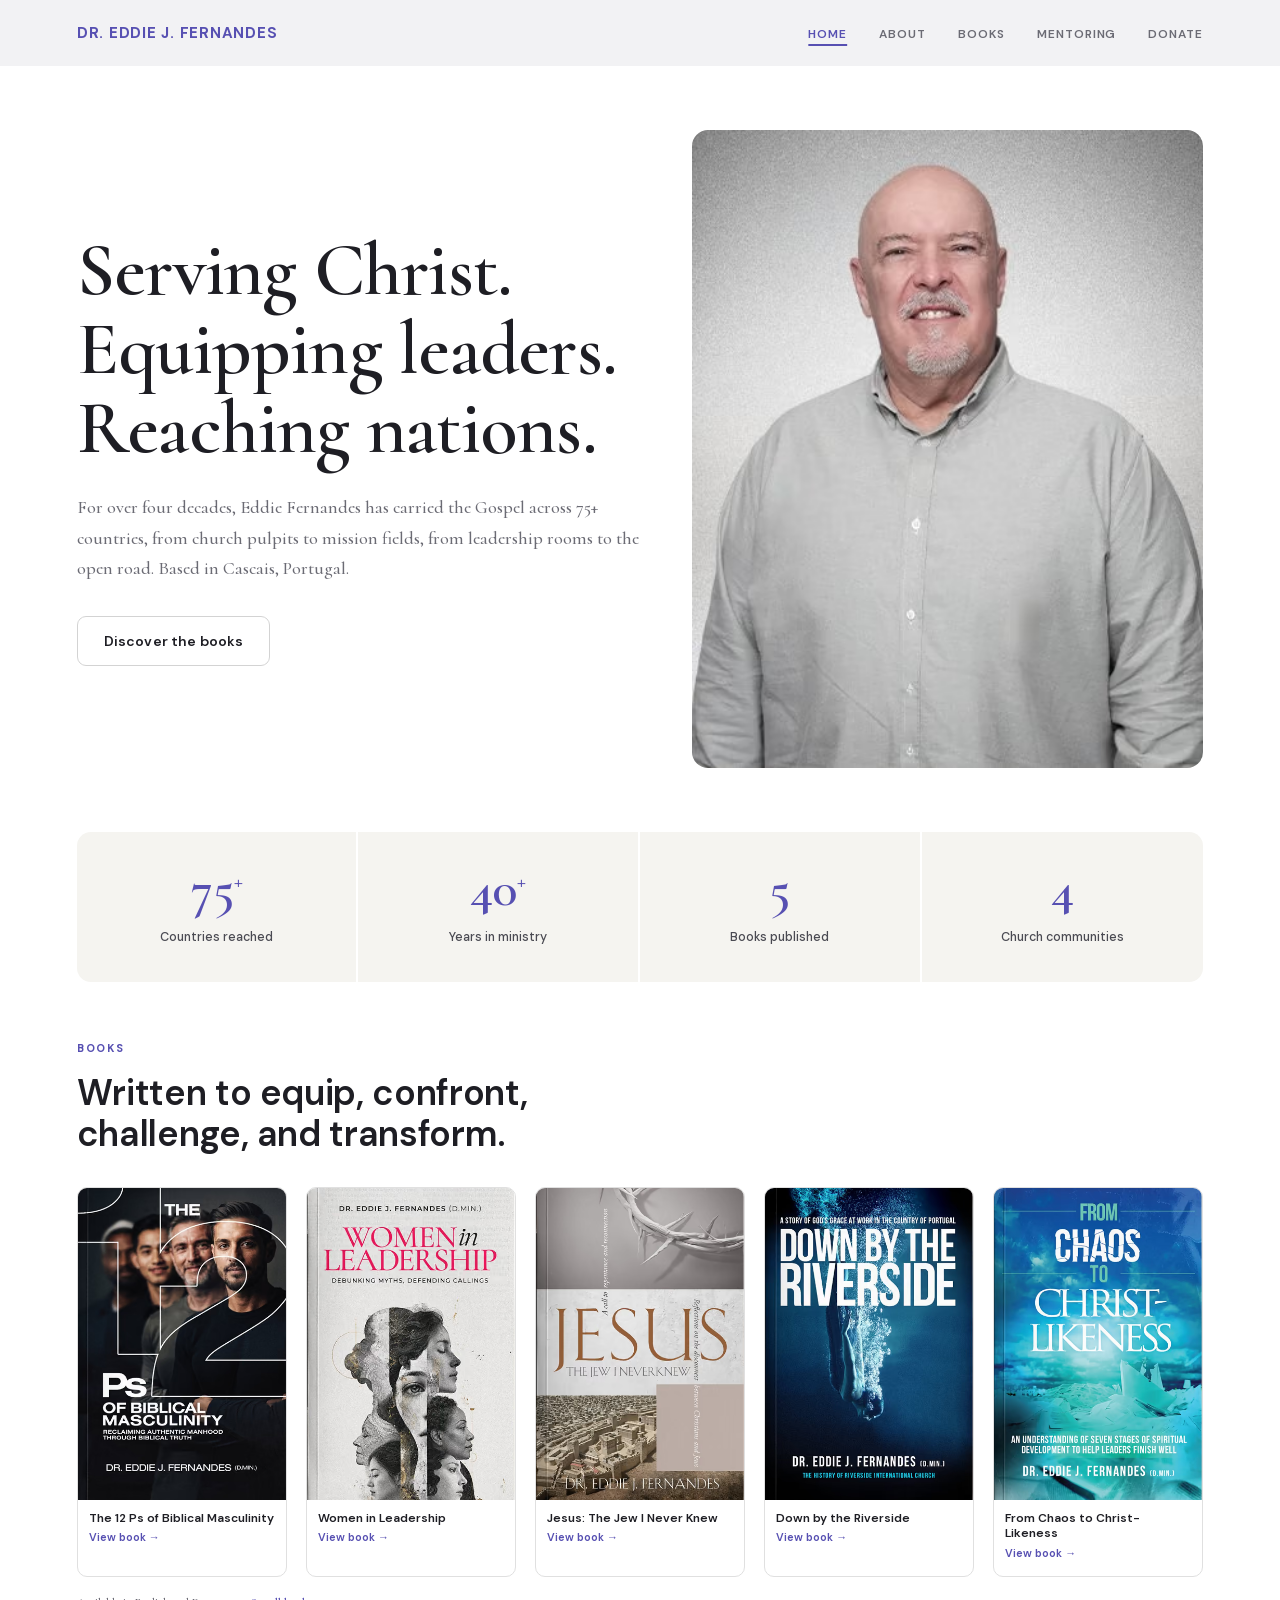
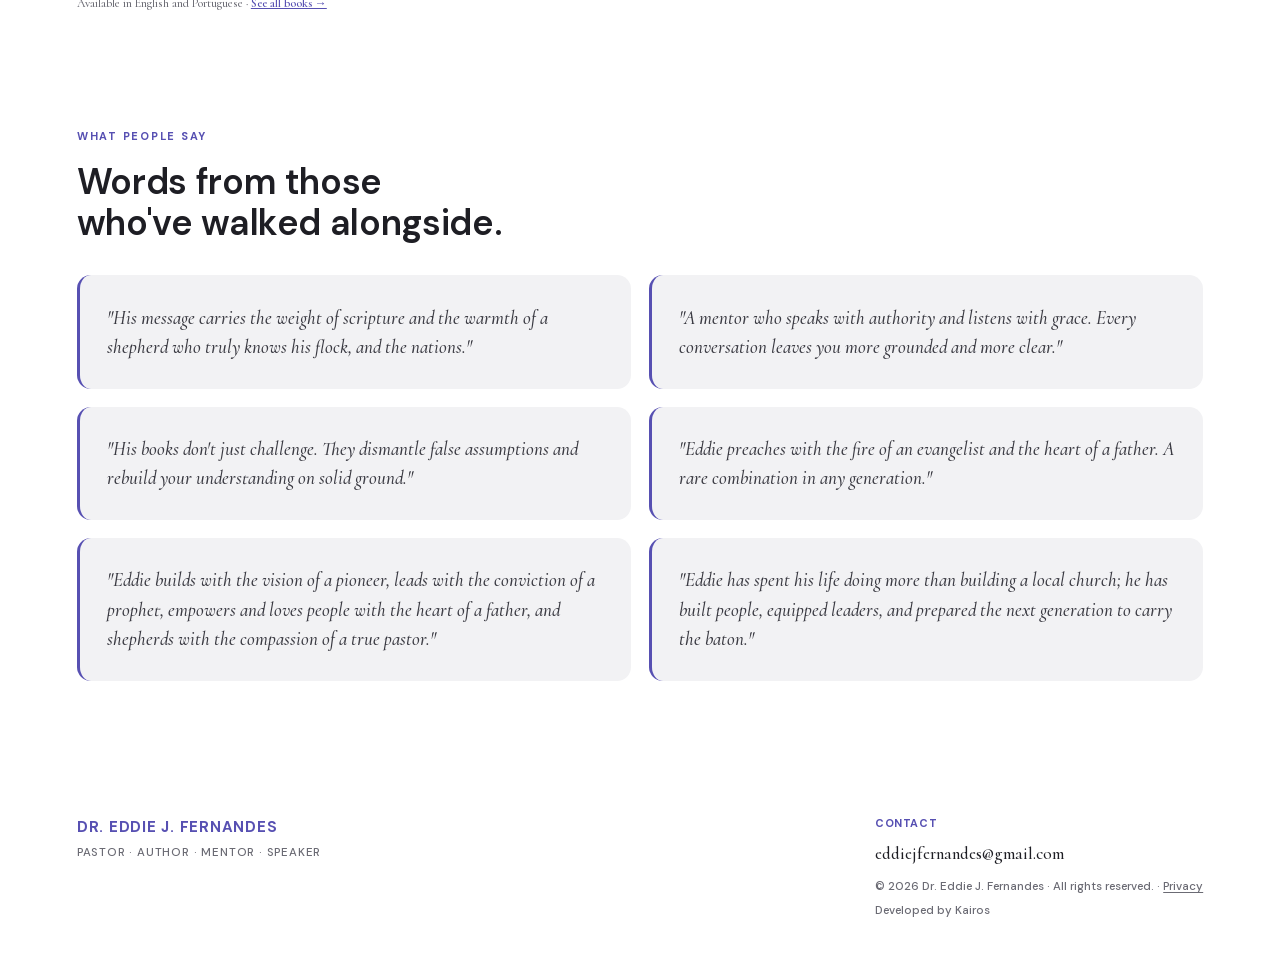
==== commit c9523862: "Apply Eddie's second round of copy changes - Home: remove the Mentoring & Sessions section (repeated" ====
--- a/index.html
+++ b/index.html
@@ -144,21 +144,6 @@
     <p style="margin-top:1rem;font-size:12px">Available in English and Portuguese · <a href="books.html" style="color:var(--pulse);font-weight:600">See all books →</a></p>
   </section>
 
-  <div class="divider"></div>
-
-  <!-- MENTORING PREVIEW -->
-  <section class="section">
-    <span class="section-tag">Mentoring &amp; Sessions</span>
-    <h2>One conversation<br>can change a direction.</h2>
-    <p style="max-width:560px">Coming in 2028, after Eddie passes on the baton of pastoral leadership.</p>
-    <div class="mentoring-grid">
-      <div class="m-card"><div class="m-icon" aria-hidden="true">◎</div><h3>1:1 Leadership Mentoring</h3><p>For leaders navigating transitions or seeking strategic clarity in their calling.</p></div>
-      <div class="m-card"><div class="m-icon" aria-hidden="true">◈</div><h3>Pastoral Consultation</h3><p>For church leaders seeking counsel on governance, succession, or theological grounding.</p></div>
-      <div class="m-card"><div class="m-icon" aria-hidden="true">◇</div><h3>Speaking &amp; Conferences</h3><p>Available globally in English or Portuguese for conferences and summits.</p></div>
-      <div class="m-card"><div class="m-icon" aria-hidden="true">◉</div><h3>Online Q&amp;A Session</h3><p>Open format for questions about faith, leadership, calling, and life decisions.</p></div>
-    </div>
-  </section>
-
   <!-- TESTIMONIALS -->
   <section class="section">
     <span class="section-tag">What people say</span>
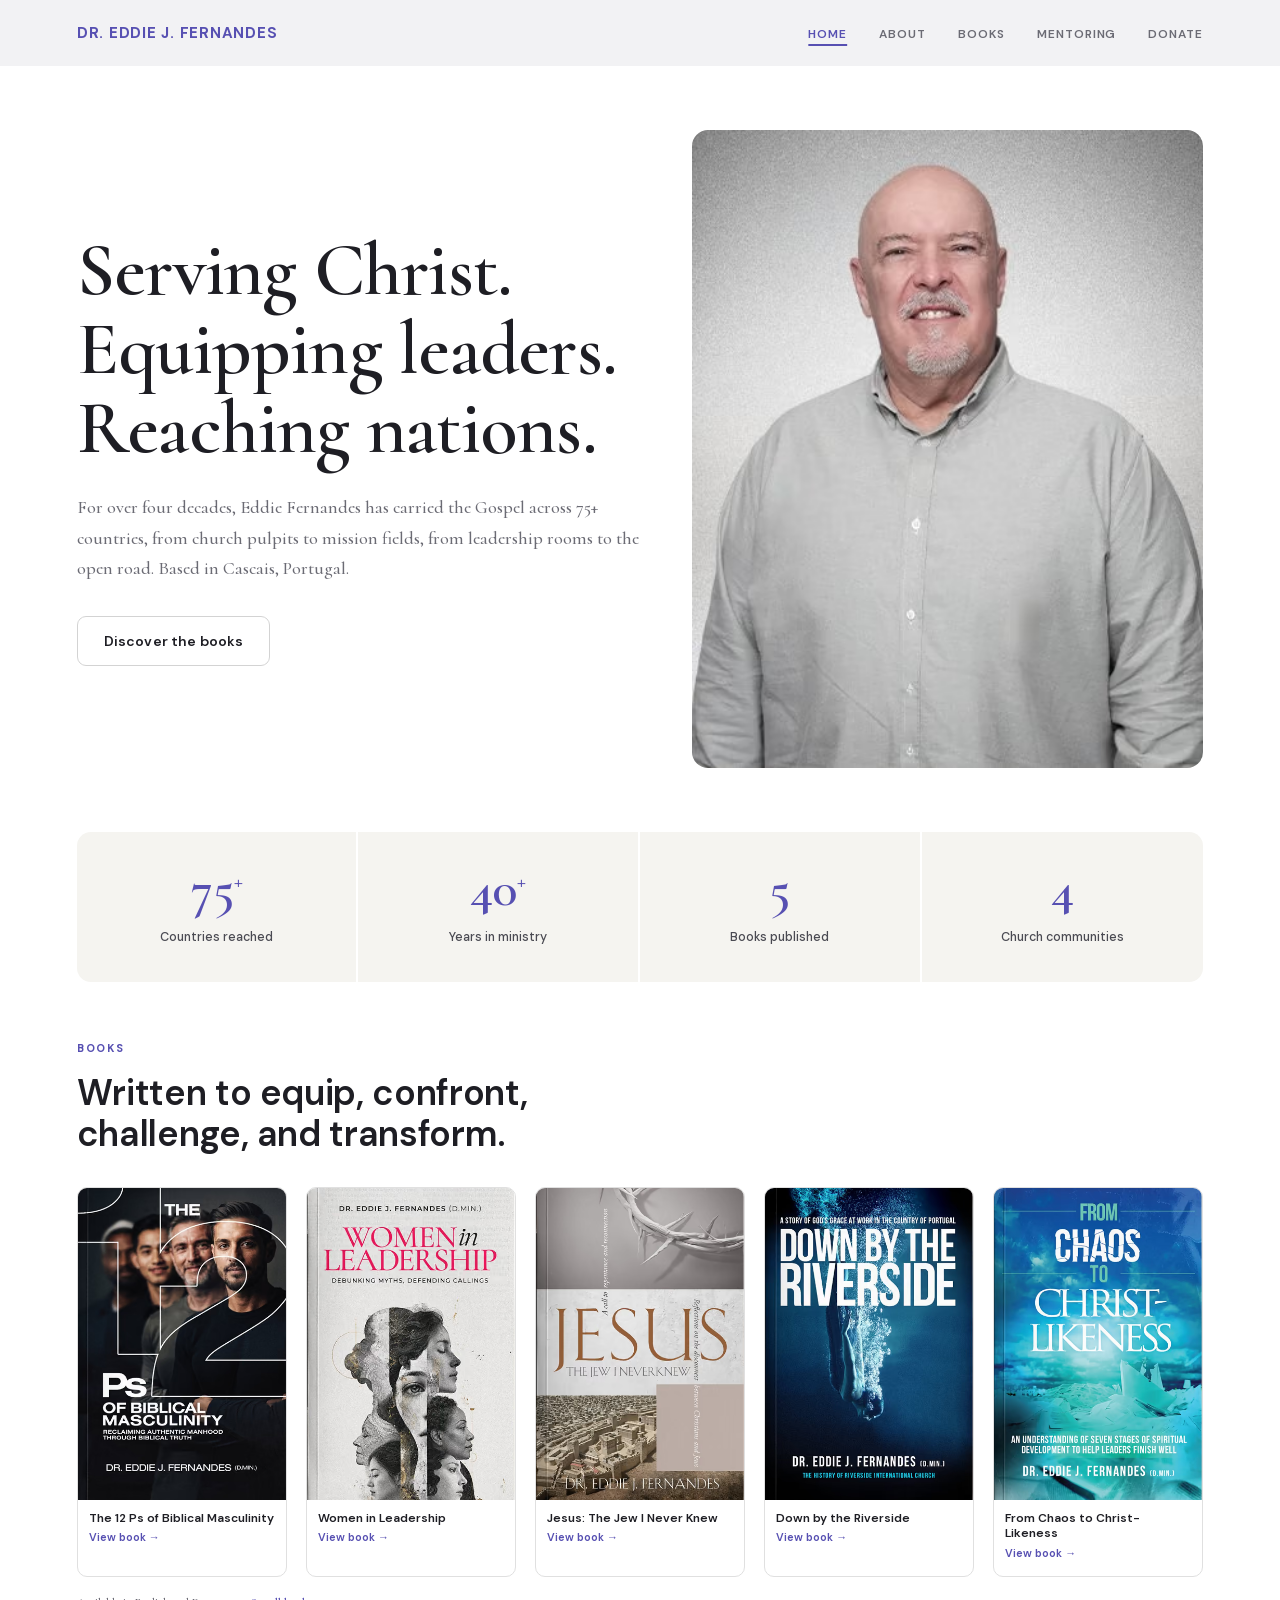
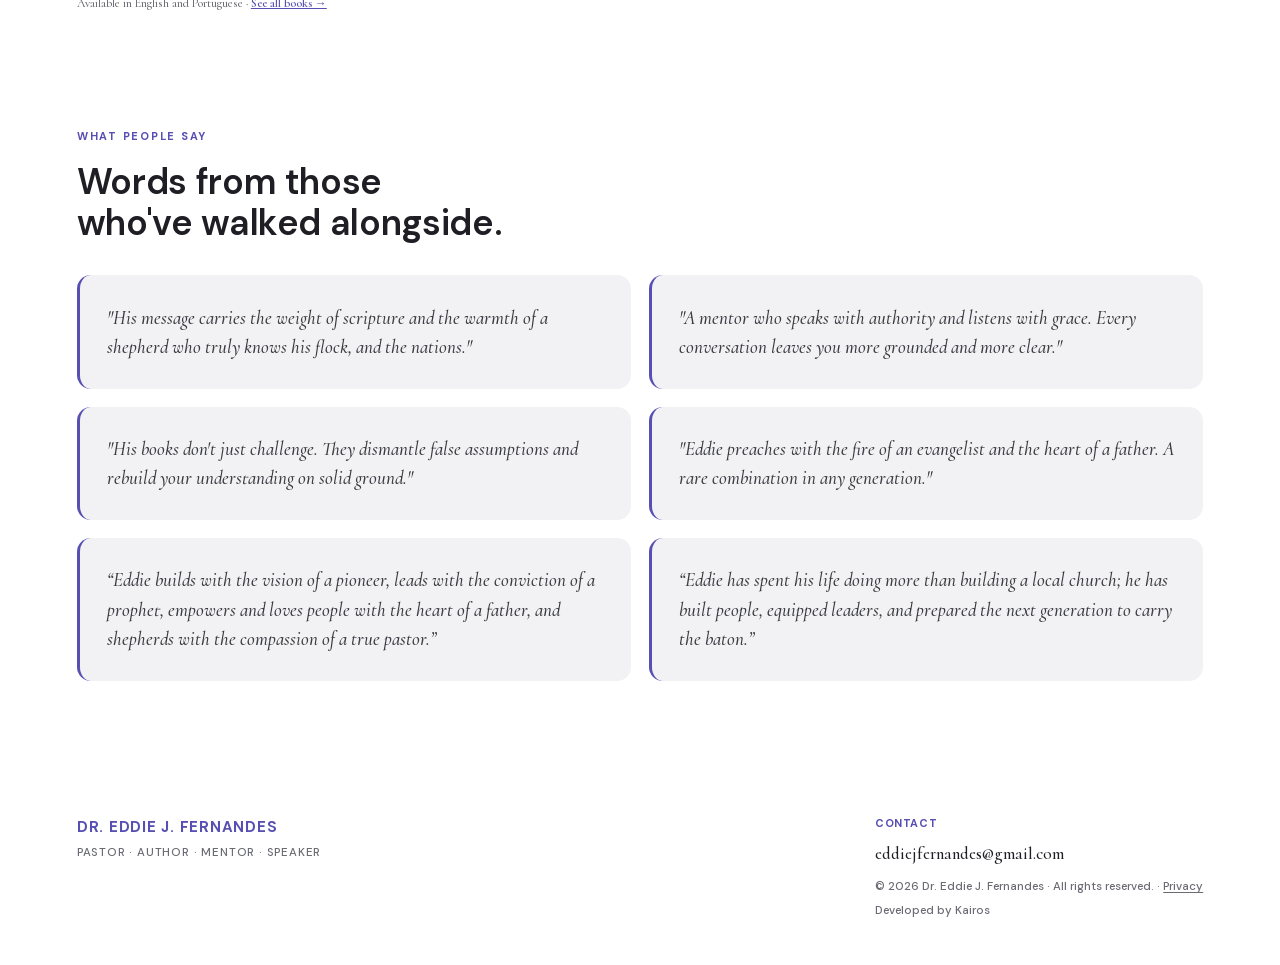
==== commit 5a11c63d: "Use Eddie's curly quotes and redirect old photo URLs - Home: the two testimonials Eddie supplied kee" ====
--- a/index.html
+++ b/index.html
@@ -21,8 +21,8 @@
 <link rel="icon" type="image/svg+xml" href="assets/favicon.svg">
 <link rel="icon" type="image/png" sizes="32x32" href="assets/img/favicon-32.png">
 <link rel="apple-touch-icon" href="assets/img/apple-touch-icon.png">
-<link rel="stylesheet" href="assets/fonts.css">
-<link rel="stylesheet" href="assets/style.css">
+<link rel="stylesheet" href="assets/fonts.css?v=20261027">
+<link rel="stylesheet" href="assets/style.css?v=20261027">
 <script type="application/ld+json">
 {
   "@context": "https://schema.org",
@@ -153,8 +153,8 @@
       <div class="test-card"><blockquote>"A mentor who speaks with authority and listens with grace. Every conversation leaves you more grounded and more clear."</blockquote></div>
       <div class="test-card"><blockquote>"His books don't just challenge. They dismantle false assumptions and rebuild your understanding on solid ground."</blockquote></div>
       <div class="test-card"><blockquote>"Eddie preaches with the fire of an evangelist and the heart of a father. A rare combination in any generation."</blockquote></div>
-      <div class="test-card"><blockquote>"Eddie builds with the vision of a pioneer, leads with the conviction of a prophet, empowers and loves people with the heart of a father, and shepherds with the compassion of a true pastor."</blockquote></div>
-      <div class="test-card"><blockquote>"Eddie has spent his life doing more than building a local church; he has built people, equipped leaders, and prepared the next generation to carry the baton."</blockquote></div>
+      <div class="test-card"><blockquote>“Eddie builds with the vision of a pioneer, leads with the conviction of a prophet, empowers and loves people with the heart of a father, and shepherds with the compassion of a true pastor.”</blockquote></div>
+      <div class="test-card"><blockquote>“Eddie has spent his life doing more than building a local church; he has built people, equipped leaders, and prepared the next generation to carry the baton.”</blockquote></div>
     </div>
   </section>
 
@@ -174,7 +174,7 @@
     </div>
   </footer>
 </div>
-<script src="assets/app.js"></script>
+<script src="assets/app.js?v=20261027"></script>
 </body>
 </html>
 
